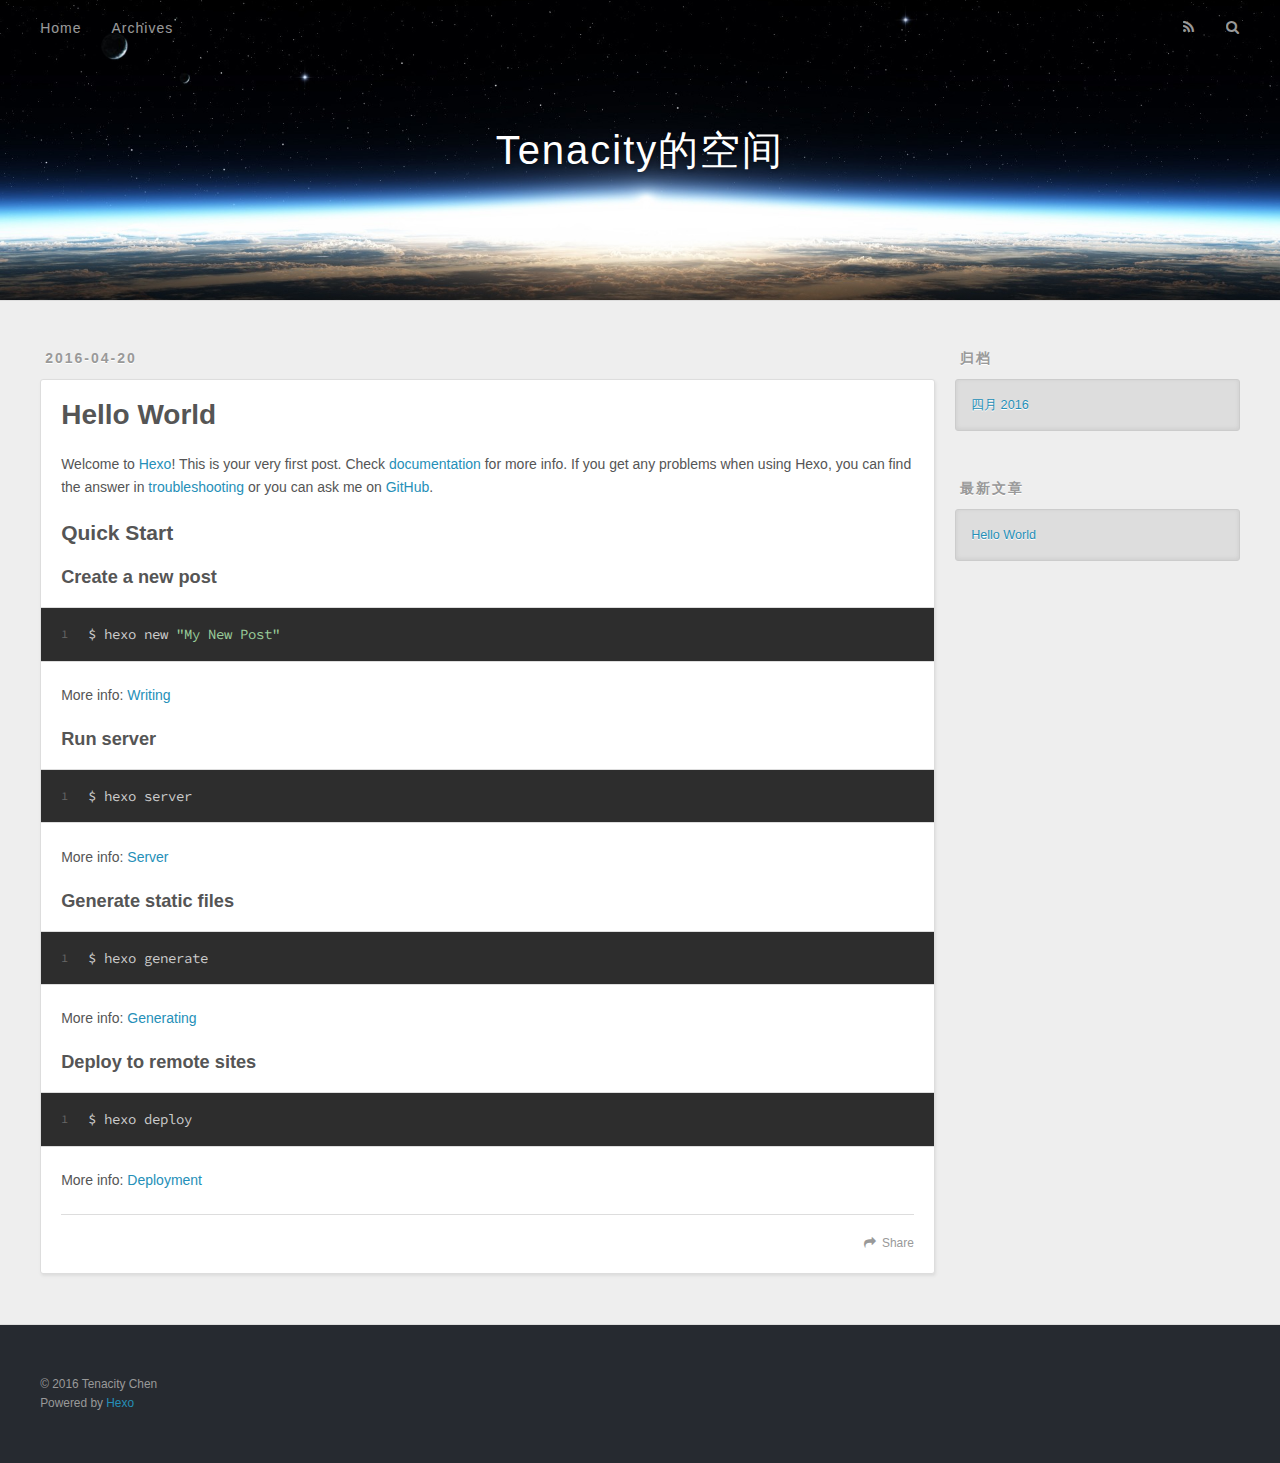
==== index.html @ a47af1fb "Site updated: 2016-04-20 09:04:27" ====
<!DOCTYPE html>
<html>
<head>
  <meta charset="utf-8">
  
  <title>Tenacity的空间</title>
  <meta name="viewport" content="width=device-width, initial-scale=1, maximum-scale=1">
  <meta name="description">
<meta property="og:type" content="website">
<meta property="og:title" content="Tenacity的空间">
<meta property="og:url" content="http://yoursite.com/index.html">
<meta property="og:site_name" content="Tenacity的空间">
<meta property="og:description">
<meta name="twitter:card" content="summary">
<meta name="twitter:title" content="Tenacity的空间">
<meta name="twitter:description">
  
    <link rel="alternate" href="/atom.xml" title="Tenacity的空间" type="application/atom+xml">
  
  
    <link rel="icon" href="/favicon.png">
  
  
    <link href="//fonts.googleapis.com/css?family=Source+Code+Pro" rel="stylesheet" type="text/css">
  
  <link rel="stylesheet" href="/css/style.css">
  

</head>

<body>
  <div id="container">
    <div id="wrap">
      <header id="header">
  <div id="banner"></div>
  <div id="header-outer" class="outer">
    <div id="header-title" class="inner">
      <h1 id="logo-wrap">
        <a href="/" id="logo">Tenacity的空间</a>
      </h1>
      
    </div>
    <div id="header-inner" class="inner">
      <nav id="main-nav">
        <a id="main-nav-toggle" class="nav-icon"></a>
        
          <a class="main-nav-link" href="/">Home</a>
        
          <a class="main-nav-link" href="/archives">Archives</a>
        
      </nav>
      <nav id="sub-nav">
        
          <a id="nav-rss-link" class="nav-icon" href="/atom.xml" title="RSS Feed"></a>
        
        <a id="nav-search-btn" class="nav-icon" title="搜索"></a>
      </nav>
      <div id="search-form-wrap">
        <form action="//google.com/search" method="get" accept-charset="UTF-8" class="search-form"><input type="search" name="q" results="0" class="search-form-input" placeholder="Search"><button type="submit" class="search-form-submit">&#xF002;</button><input type="hidden" name="sitesearch" value="http://yoursite.com"></form>
      </div>
    </div>
  </div>
</header>
      <div class="outer">
        <section id="main">
  
    <article id="post-hello-world" class="article article-type-post" itemscope itemprop="blogPost">
  <div class="article-meta">
    <a href="/2016/04/20/hello-world/" class="article-date">
  <time datetime="2016-04-20T00:55:07.833Z" itemprop="datePublished">2016-04-20</time>
</a>
    
  </div>
  <div class="article-inner">
    
    
      <header class="article-header">
        
  
    <h1 itemprop="name">
      <a class="article-title" href="/2016/04/20/hello-world/">Hello World</a>
    </h1>
  

      </header>
    
    <div class="article-entry" itemprop="articleBody">
      
        <p>Welcome to <a href="https://hexo.io/" target="_blank" rel="external">Hexo</a>! This is your very first post. Check <a href="https://hexo.io/docs/" target="_blank" rel="external">documentation</a> for more info. If you get any problems when using Hexo, you can find the answer in <a href="https://hexo.io/docs/troubleshooting.html" target="_blank" rel="external">troubleshooting</a> or you can ask me on <a href="https://github.com/hexojs/hexo/issues" target="_blank" rel="external">GitHub</a>.</p>
<h2 id="Quick-Start"><a href="#Quick-Start" class="headerlink" title="Quick Start"></a>Quick Start</h2><h3 id="Create-a-new-post"><a href="#Create-a-new-post" class="headerlink" title="Create a new post"></a>Create a new post</h3><figure class="highlight bash"><table><tr><td class="gutter"><pre><span class="line">1</span><br></pre></td><td class="code"><pre><span class="line">$ hexo new <span class="string">"My New Post"</span></span><br></pre></td></tr></table></figure>
<p>More info: <a href="https://hexo.io/docs/writing.html" target="_blank" rel="external">Writing</a></p>
<h3 id="Run-server"><a href="#Run-server" class="headerlink" title="Run server"></a>Run server</h3><figure class="highlight bash"><table><tr><td class="gutter"><pre><span class="line">1</span><br></pre></td><td class="code"><pre><span class="line">$ hexo server</span><br></pre></td></tr></table></figure>
<p>More info: <a href="https://hexo.io/docs/server.html" target="_blank" rel="external">Server</a></p>
<h3 id="Generate-static-files"><a href="#Generate-static-files" class="headerlink" title="Generate static files"></a>Generate static files</h3><figure class="highlight bash"><table><tr><td class="gutter"><pre><span class="line">1</span><br></pre></td><td class="code"><pre><span class="line">$ hexo generate</span><br></pre></td></tr></table></figure>
<p>More info: <a href="https://hexo.io/docs/generating.html" target="_blank" rel="external">Generating</a></p>
<h3 id="Deploy-to-remote-sites"><a href="#Deploy-to-remote-sites" class="headerlink" title="Deploy to remote sites"></a>Deploy to remote sites</h3><figure class="highlight bash"><table><tr><td class="gutter"><pre><span class="line">1</span><br></pre></td><td class="code"><pre><span class="line">$ hexo deploy</span><br></pre></td></tr></table></figure>
<p>More info: <a href="https://hexo.io/docs/deployment.html" target="_blank" rel="external">Deployment</a></p>

      
    </div>
    <footer class="article-footer">
      <a data-url="http://yoursite.com/2016/04/20/hello-world/" data-id="cin85pf80000030cl4rywn47s" class="article-share-link">Share</a>
      
      
    </footer>
  </div>
  
</article>


  

</section>
        
          <aside id="sidebar">
  
    

  
    

  
    
  
    
  <div class="widget-wrap">
    <h3 class="widget-title">归档</h3>
    <div class="widget">
      <ul class="archive-list"><li class="archive-list-item"><a class="archive-list-link" href="/archives/2016/04/">四月 2016</a></li></ul>
    </div>
  </div>


  
    
  <div class="widget-wrap">
    <h3 class="widget-title">最新文章</h3>
    <div class="widget">
      <ul>
        
          <li>
            <a href="/2016/04/20/hello-world/">Hello World</a>
          </li>
        
      </ul>
    </div>
  </div>

  
</aside>
        
      </div>
      <footer id="footer">
  
  <div class="outer">
    <div id="footer-info" class="inner">
      &copy; 2016 Tenacity Chen<br>
      Powered by <a href="http://hexo.io/" target="_blank">Hexo</a>
    </div>
  </div>
</footer>
    </div>
    <nav id="mobile-nav">
  
    <a href="/" class="mobile-nav-link">Home</a>
  
    <a href="/archives" class="mobile-nav-link">Archives</a>
  
</nav>
    

<script src="//ajax.googleapis.com/ajax/libs/jquery/2.0.3/jquery.min.js"></script>


  <link rel="stylesheet" href="/fancybox/jquery.fancybox.css">
  <script src="/fancybox/jquery.fancybox.pack.js"></script>


<script src="/js/script.js"></script>

  </div>
</body>
</html>
---- css/style.css ----
body {
  width: 100%;
}
body:before,
body:after {
  content: "";
  display: table;
}
body:after {
  clear: both;
}
html,
body,
div,
span,
applet,
object,
iframe,
h1,
h2,
h3,
h4,
h5,
h6,
p,
blockquote,
pre,
a,
abbr,
acronym,
address,
big,
cite,
code,
del,
dfn,
em,
img,
ins,
kbd,
q,
s,
samp,
small,
strike,
strong,
sub,
sup,
tt,
var,
dl,
dt,
dd,
ol,
ul,
li,
fieldset,
form,
label,
legend,
table,
caption,
tbody,
tfoot,
thead,
tr,
th,
td {
  margin: 0;
  padding: 0;
  border: 0;
  outline: 0;
  font-weight: inherit;
  font-style: inherit;
  font-family: inherit;
  font-size: 100%;
  vertical-align: baseline;
}
body {
  line-height: 1;
  color: #000;
  background: #fff;
}
ol,
ul {
  list-style: none;
}
table {
  border-collapse: separate;
  border-spacing: 0;
  vertical-align: middle;
}
caption,
th,
td {
  text-align: left;
  font-weight: normal;
  vertical-align: middle;
}
a img {
  border: none;
}
input,
button {
  margin: 0;
  padding: 0;
}
input::-moz-focus-inner,
button::-moz-focus-inner {
  border: 0;
  padding: 0;
}
@font-face {
  font-family: FontAwesome;
  font-style: normal;
  font-weight: normal;
  src: url("fonts/fontawesome-webfont.eot?v=#4.0.3");
  src: url("fonts/fontawesome-webfont.eot?#iefix&v=#4.0.3") format("embedded-opentype"), url("fonts/fontawesome-webfont.woff?v=#4.0.3") format("woff"), url("fonts/fontawesome-webfont.ttf?v=#4.0.3") format("truetype"), url("fonts/fontawesome-webfont.svg#fontawesomeregular?v=#4.0.3") format("svg");
}
html,
body,
#container {
  height: 100%;
}
body {
  background: #eee;
  font: 14px "Helvetica Neue", Helvetica, Arial, sans-serif;
  -webkit-text-size-adjust: 100%;
}
.outer {
  max-width: 1220px;
  margin: 0 auto;
  padding: 0 20px;
}
.outer:before,
.outer:after {
  content: "";
  display: table;
}
.outer:after {
  clear: both;
}
.inner {
  display: inline;
  float: left;
  width: 98.33333333333333%;
  margin: 0 0.833333333333333%;
}
.left,
.alignleft {
  float: left;
}
.right,
.alignright {
  float: right;
}
.clear {
  clear: both;
}
#container {
  position: relative;
}
.mobile-nav-on {
  overflow: hidden;
}
#wrap {
  height: 100%;
  width: 100%;
  position: absolute;
  top: 0;
  left: 0;
  -webkit-transition: 0.2s ease-out;
  -moz-transition: 0.2s ease-out;
  -ms-transition: 0.2s ease-out;
  transition: 0.2s ease-out;
  z-index: 1;
  background: #eee;
}
.mobile-nav-on #wrap {
  left: 280px;
}
@media screen and (min-width: 768px) {
  #main {
    display: inline;
    float: left;
    width: 73.33333333333333%;
    margin: 0 0.833333333333333%;
  }
}
.article-date,
.article-category-link,
.archive-year,
.widget-title {
  text-decoration: none;
  text-transform: uppercase;
  letter-spacing: 2px;
  color: #999;
  margin-bottom: 1em;
  margin-left: 5px;
  line-height: 1em;
  text-shadow: 0 1px #fff;
  font-weight: bold;
}
.article-inner,
.archive-article-inner {
  background: #fff;
  -webkit-box-shadow: 1px 2px 3px #ddd;
  box-shadow: 1px 2px 3px #ddd;
  border: 1px solid #ddd;
  -webkit-border-radius: 3px;
  border-radius: 3px;
}
.article-entry h1,
.widget h1 {
  font-size: 2em;
}
.article-entry h2,
.widget h2 {
  font-size: 1.5em;
}
.article-entry h3,
.widget h3 {
  font-size: 1.3em;
}
.article-entry h4,
.widget h4 {
  font-size: 1.2em;
}
.article-entry h5,
.widget h5 {
  font-size: 1em;
}
.article-entry h6,
.widget h6 {
  font-size: 1em;
  color: #999;
}
.article-entry hr,
.widget hr {
  border: 1px dashed #ddd;
}
.article-entry strong,
.widget strong {
  font-weight: bold;
}
.article-entry em,
.widget em,
.article-entry cite,
.widget cite {
  font-style: italic;
}
.article-entry sup,
.widget sup,
.article-entry sub,
.widget sub {
  font-size: 0.75em;
  line-height: 0;
  position: relative;
  vertical-align: baseline;
}
.article-entry sup,
.widget sup {
  top: -0.5em;
}
.article-entry sub,
.widget sub {
  bottom: -0.2em;
}
.article-entry small,
.widget small {
  font-size: 0.85em;
}
.article-entry acronym,
.widget acronym,
.article-entry abbr,
.widget abbr {
  border-bottom: 1px dotted;
}
.article-entry ul,
.widget ul,
.article-entry ol,
.widget ol,
.article-entry dl,
.widget dl {
  margin: 0 20px;
  line-height: 1.6em;
}
.article-entry ul ul,
.widget ul ul,
.article-entry ol ul,
.widget ol ul,
.article-entry ul ol,
.widget ul ol,
.article-entry ol ol,
.widget ol ol {
  margin-top: 0;
  margin-bottom: 0;
}
.article-entry ul,
.widget ul {
  list-style: disc;
}
.article-entry ol,
.widget ol {
  list-style: decimal;
}
.article-entry dt,
.widget dt {
  font-weight: bold;
}
#header {
  height: 300px;
  position: relative;
  border-bottom: 1px solid #ddd;
}
#header:before,
#header:after {
  content: "";
  position: absolute;
  left: 0;
  right: 0;
  height: 40px;
}
#header:before {
  top: 0;
  background: -webkit-linear-gradient(rgba(0,0,0,0.2), transparent);
  background: -moz-linear-gradient(rgba(0,0,0,0.2), transparent);
  background: -ms-linear-gradient(rgba(0,0,0,0.2), transparent);
  background: linear-gradient(rgba(0,0,0,0.2), transparent);
}
#header:after {
  bottom: 0;
  background: -webkit-linear-gradient(transparent, rgba(0,0,0,0.2));
  background: -moz-linear-gradient(transparent, rgba(0,0,0,0.2));
  background: -ms-linear-gradient(transparent, rgba(0,0,0,0.2));
  background: linear-gradient(transparent, rgba(0,0,0,0.2));
}
#header-outer {
  height: 100%;
  position: relative;
}
#header-inner {
  position: relative;
  overflow: hidden;
}
#banner {
  position: absolute;
  top: 0;
  left: 0;
  width: 100%;
  height: 100%;
  background: url("images/banner.jpg") center #000;
  -webkit-background-size: cover;
  -moz-background-size: cover;
  background-size: cover;
  z-index: -1;
}
#header-title {
  text-align: center;
  height: 40px;
  position: absolute;
  top: 50%;
  left: 0;
  margin-top: -20px;
}
#logo,
#subtitle {
  text-decoration: none;
  color: #fff;
  font-weight: 300;
  text-shadow: 0 1px 4px rgba(0,0,0,0.3);
}
#logo {
  font-size: 40px;
  line-height: 40px;
  letter-spacing: 2px;
}
#subtitle {
  font-size: 16px;
  line-height: 16px;
  letter-spacing: 1px;
}
#subtitle-wrap {
  margin-top: 16px;
}
#main-nav {
  float: left;
  margin-left: -15px;
}
.nav-icon,
.main-nav-link {
  float: left;
  color: #fff;
  opacity: 0.6;
  text-decoration: none;
  text-shadow: 0 1px rgba(0,0,0,0.2);
  -webkit-transition: opacity 0.2s;
  -moz-transition: opacity 0.2s;
  -ms-transition: opacity 0.2s;
  transition: opacity 0.2s;
  display: block;
  padding: 20px 15px;
}
.nav-icon:hover,
.main-nav-link:hover {
  opacity: 1;
}
.nav-icon {
  font-family: FontAwesome;
  text-align: center;
  font-size: 14px;
  width: 14px;
  height: 14px;
  padding: 20px 15px;
  position: relative;
  cursor: pointer;
}
.main-nav-link {
  font-weight: 300;
  letter-spacing: 1px;
}
@media screen and (max-width: 479px) {
  .main-nav-link {
    display: none;
  }
}
#main-nav-toggle {
  display: none;
}
#main-nav-toggle:before {
  content: "\f0c9";
}
@media screen and (max-width: 479px) {
  #main-nav-toggle {
    display: block;
  }
}
#sub-nav {
  float: right;
  margin-right: -15px;
}
#nav-rss-link:before {
  content: "\f09e";
}
#nav-search-btn:before {
  content: "\f002";
}
#search-form-wrap {
  position: absolute;
  top: 15px;
  width: 150px;
  height: 30px;
  right: -150px;
  opacity: 0;
  -webkit-transition: 0.2s ease-out;
  -moz-transition: 0.2s ease-out;
  -ms-transition: 0.2s ease-out;
  transition: 0.2s ease-out;
}
#search-form-wrap.on {
  opacity: 1;
  right: 0;
}
@media screen and (max-width: 479px) {
  #search-form-wrap {
    width: 100%;
    right: -100%;
  }
}
.search-form {
  position: absolute;
  top: 0;
  left: 0;
  right: 0;
  background: #fff;
  padding: 5px 15px;
  -webkit-border-radius: 15px;
  border-radius: 15px;
  -webkit-box-shadow: 0 0 10px rgba(0,0,0,0.3);
  box-shadow: 0 0 10px rgba(0,0,0,0.3);
}
.search-form-input {
  border: none;
  background: none;
  color: #555;
  width: 100%;
  font: 13px "Helvetica Neue", Helvetica, Arial, sans-serif;
  outline: none;
}
.search-form-input::-webkit-search-results-decoration,
.search-form-input::-webkit-search-cancel-button {
  -webkit-appearance: none;
}
.search-form-submit {
  position: absolute;
  top: 50%;
  right: 10px;
  margin-top: -7px;
  font: 13px FontAwesome;
  border: none;
  background: none;
  color: #bbb;
  cursor: pointer;
}
.search-form-submit:hover,
.search-form-submit:focus {
  color: #777;
}
.article {
  margin: 50px 0;
}
.article-inner {
  overflow: hidden;
}
.article-meta:before,
.article-meta:after {
  content: "";
  display: table;
}
.article-meta:after {
  clear: both;
}
.article-date {
  float: left;
}
.article-category {
  float: left;
  line-height: 1em;
  color: #ccc;
  text-shadow: 0 1px #fff;
  margin-left: 8px;
}
.article-category:before {
  content: "\2022";
}
.article-category-link {
  margin: 0 12px 1em;
}
.article-header {
  padding: 20px 20px 0;
}
.article-title {
  text-decoration: none;
  font-size: 2em;
  font-weight: bold;
  color: #555;
  line-height: 1.1em;
  -webkit-transition: color 0.2s;
  -moz-transition: color 0.2s;
  -ms-transition: color 0.2s;
  transition: color 0.2s;
}
a.article-title:hover {
  color: #258fb8;
}
.article-entry {
  color: #555;
  padding: 0 20px;
}
.article-entry:before,
.article-entry:after {
  content: "";
  display: table;
}
.article-entry:after {
  clear: both;
}
.article-entry p,
.article-entry table {
  line-height: 1.6em;
  margin: 1.6em 0;
}
.article-entry h1,
.article-entry h2,
.article-entry h3,
.article-entry h4,
.article-entry h5,
.article-entry h6 {
  font-weight: bold;
}
.article-entry h1,
.article-entry h2,
.article-entry h3,
.article-entry h4,
.article-entry h5,
.article-entry h6 {
  line-height: 1.1em;
  margin: 1.1em 0;
}
.article-entry a {
  color: #258fb8;
  text-decoration: none;
}
.article-entry a:hover {
  text-decoration: underline;
}
.article-entry ul,
.article-entry ol,
.article-entry dl {
  margin-top: 1.6em;
  margin-bottom: 1.6em;
}
.article-entry img,
.article-entry video {
  max-width: 100%;
  height: auto;
  display: block;
  margin: auto;
}
.article-entry iframe {
  border: none;
}
.article-entry table {
  width: 100%;
  border-collapse: collapse;
  border-spacing: 0;
}
.article-entry th {
  font-weight: bold;
  border-bottom: 3px solid #ddd;
  padding-bottom: 0.5em;
}
.article-entry td {
  border-bottom: 1px solid #ddd;
  padding: 10px 0;
}
.article-entry blockquote {
  font-family: Georgia, "Times New Roman", serif;
  font-size: 1.4em;
  margin: 1.6em 20px;
  text-align: center;
}
.article-entry blockquote footer {
  font-size: 14px;
  margin: 1.6em 0;
  font-family: "Helvetica Neue", Helvetica, Arial, sans-serif;
}
.article-entry blockquote footer cite:before {
  content: "—";
  padding: 0 0.5em;
}
.article-entry .pullquote {
  text-align: left;
  width: 45%;
  margin: 0;
}
.article-entry .pullquote.left {
  margin-left: 0.5em;
  margin-right: 1em;
}
.article-entry .pullquote.right {
  margin-right: 0.5em;
  margin-left: 1em;
}
.article-entry .caption {
  color: #999;
  display: block;
  font-size: 0.9em;
  margin-top: 0.5em;
  position: relative;
  text-align: center;
}
.article-entry .video-container {
  position: relative;
  padding-top: 56.25%;
  height: 0;
  overflow: hidden;
}
.article-entry .video-container iframe,
.article-entry .video-container object,
.article-entry .video-container embed {
  position: absolute;
  top: 0;
  left: 0;
  width: 100%;
  height: 100%;
  margin-top: 0;
}
.article-more-link a {
  display: inline-block;
  line-height: 1em;
  padding: 6px 15px;
  -webkit-border-radius: 15px;
  border-radius: 15px;
  background: #eee;
  color: #999;
  text-shadow: 0 1px #fff;
  text-decoration: none;
}
.article-more-link a:hover {
  background: #258fb8;
  color: #fff;
  text-decoration: none;
  text-shadow: 0 1px #1e7293;
}
.article-footer {
  font-size: 0.85em;
  line-height: 1.6em;
  border-top: 1px solid #ddd;
  padding-top: 1.6em;
  margin: 0 20px 20px;
}
.article-footer:before,
.article-footer:after {
  content: "";
  display: table;
}
.article-footer:after {
  clear: both;
}
.article-footer a {
  color: #999;
  text-decoration: none;
}
.article-footer a:hover {
  color: #555;
}
.article-tag-list-item {
  float: left;
  margin-right: 10px;
}
.article-tag-list-link:before {
  content: "#";
}
.article-comment-link {
  float: right;
}
.article-comment-link:before {
  content: "\f075";
  font-family: FontAwesome;
  padding-right: 8px;
}
.article-share-link {
  cursor: pointer;
  float: right;
  margin-left: 20px;
}
.article-share-link:before {
  content: "\f064";
  font-family: FontAwesome;
  padding-right: 6px;
}
#article-nav {
  position: relative;
}
#article-nav:before,
#article-nav:after {
  content: "";
  display: table;
}
#article-nav:after {
  clear: both;
}
@media screen and (min-width: 768px) {
  #article-nav {
    margin: 50px 0;
  }
  #article-nav:before {
    width: 8px;
    height: 8px;
    position: absolute;
    top: 50%;
    left: 50%;
    margin-top: -4px;
    margin-left: -4px;
    content: "";
    -webkit-border-radius: 50%;
    border-radius: 50%;
    background: #ddd;
    -webkit-box-shadow: 0 1px 2px #fff;
    box-shadow: 0 1px 2px #fff;
  }
}
.article-nav-link-wrap {
  text-decoration: none;
  text-shadow: 0 1px #fff;
  color: #999;
  -webkit-box-sizing: border-box;
  -moz-box-sizing: border-box;
  box-sizing: border-box;
  margin-top: 50px;
  text-align: center;
  display: block;
}
.article-nav-link-wrap:hover {
  color: #555;
}
@media screen and (min-width: 768px) {
  .article-nav-link-wrap {
    width: 50%;
    margin-top: 0;
  }
}
@media screen and (min-width: 768px) {
  #article-nav-newer {
    float: left;
    text-align: right;
    padding-right: 20px;
  }
}
@media screen and (min-width: 768px) {
  #article-nav-older {
    float: right;
    text-align: left;
    padding-left: 20px;
  }
}
.article-nav-caption {
  text-transform: uppercase;
  letter-spacing: 2px;
  color: #ddd;
  line-height: 1em;
  font-weight: bold;
}
#article-nav-newer .article-nav-caption {
  margin-right: -2px;
}
.article-nav-title {
  font-size: 0.85em;
  line-height: 1.6em;
  margin-top: 0.5em;
}
.article-share-box {
  position: absolute;
  display: none;
  background: #fff;
  -webkit-box-shadow: 1px 2px 10px rgba(0,0,0,0.2);
  box-shadow: 1px 2px 10px rgba(0,0,0,0.2);
  -webkit-border-radius: 3px;
  border-radius: 3px;
  margin-left: -145px;
  overflow: hidden;
  z-index: 1;
}
.article-share-box.on {
  display: block;
}
.article-share-input {
  width: 100%;
  background: none;
  -webkit-box-sizing: border-box;
  -moz-box-sizing: border-box;
  box-sizing: border-box;
  font: 14px "Helvetica Neue", Helvetica, Arial, sans-serif;
  padding: 0 15px;
  color: #555;
  outline: none;
  border: 1px solid #ddd;
  -webkit-border-radius: 3px 3px 0 0;
  border-radius: 3px 3px 0 0;
  height: 36px;
  line-height: 36px;
}
.article-share-links {
  background: #eee;
}
.article-share-links:before,
.article-share-links:after {
  content: "";
  display: table;
}
.article-share-links:after {
  clear: both;
}
.article-share-twitter,
.article-share-facebook,
.article-share-pinterest,
.article-share-google {
  width: 50px;
  height: 36px;
  display: block;
  float: left;
  position: relative;
  color: #999;
  text-shadow: 0 1px #fff;
}
.article-share-twitter:before,
.article-share-facebook:before,
.article-share-pinterest:before,
.article-share-google:before {
  font-size: 20px;
  font-family: FontAwesome;
  width: 20px;
  height: 20px;
  position: absolute;
  top: 50%;
  left: 50%;
  margin-top: -10px;
  margin-left: -10px;
  text-align: center;
}
.article-share-twitter:hover,
.article-share-facebook:hover,
.article-share-pinterest:hover,
.article-share-google:hover {
  color: #fff;
}
.article-share-twitter:before {
  content: "\f099";
}
.article-share-twitter:hover {
  background: #00aced;
  text-shadow: 0 1px #008abe;
}
.article-share-facebook:before {
  content: "\f09a";
}
.article-share-facebook:hover {
  background: #3b5998;
  text-shadow: 0 1px #2f477a;
}
.article-share-pinterest:before {
  content: "\f0d2";
}
.article-share-pinterest:hover {
  background: #cb2027;
  text-shadow: 0 1px #a21a1f;
}
.article-share-google:before {
  content: "\f0d5";
}
.article-share-google:hover {
  background: #dd4b39;
  text-shadow: 0 1px #be3221;
}
.article-gallery {
  background: #000;
  position: relative;
}
.article-gallery-photos {
  position: relative;
  overflow: hidden;
}
.article-gallery-img {
  display: none;
  max-width: 100%;
}
.article-gallery-img:first-child {
  display: block;
}
.article-gallery-img.loaded {
  position: absolute;
  display: block;
}
.article-gallery-img img {
  display: block;
  max-width: 100%;
  margin: 0 auto;
}
#comments {
  background: #fff;
  -webkit-box-shadow: 1px 2px 3px #ddd;
  box-shadow: 1px 2px 3px #ddd;
  padding: 20px;
  border: 1px solid #ddd;
  -webkit-border-radius: 3px;
  border-radius: 3px;
  margin: 50px 0;
}
#comments a {
  color: #258fb8;
}
.archives-wrap {
  margin: 50px 0;
}
.archives:before,
.archives:after {
  content: "";
  display: table;
}
.archives:after {
  clear: both;
}
.archive-year-wrap {
  margin-bottom: 1em;
}
.archives {
  -webkit-column-gap: 10px;
  -moz-column-gap: 10px;
  column-gap: 10px;
}
@media screen and (min-width: 480px) and (max-width: 767px) {
  .archives {
    -webkit-column-count: 2;
    -moz-column-count: 2;
    column-count: 2;
  }
}
@media screen and (min-width: 768px) {
  .archives {
    -webkit-column-count: 3;
    -moz-column-count: 3;
    column-count: 3;
  }
}
.archive-article {
  -webkit-column-break-inside: avoid;
  page-break-inside: avoid;
  overflow: hidden;
  break-inside: avoid-column;
}
.archive-article-inner {
  padding: 10px;
  margin-bottom: 15px;
}
.archive-article-title {
  text-decoration: none;
  font-weight: bold;
  color: #555;
  -webkit-transition: color 0.2s;
  -moz-transition: color 0.2s;
  -ms-transition: color 0.2s;
  transition: color 0.2s;
  line-height: 1.6em;
}
.archive-article-title:hover {
  color: #258fb8;
}
.archive-article-footer {
  margin-top: 1em;
}
.archive-article-date {
  color: #999;
  text-decoration: none;
  font-size: 0.85em;
  line-height: 1em;
  margin-bottom: 0.5em;
  display: block;
}
#page-nav {
  margin: 50px auto;
  background: #fff;
  -webkit-box-shadow: 1px 2px 3px #ddd;
  box-shadow: 1px 2px 3px #ddd;
  border: 1px solid #ddd;
  -webkit-border-radius: 3px;
  border-radius: 3px;
  text-align: center;
  color: #999;
  overflow: hidden;
}
#page-nav:before,
#page-nav:after {
  content: "";
  display: table;
}
#page-nav:after {
  clear: both;
}
#page-nav a,
#page-nav span {
  padding: 10px 20px;
  line-height: 1;
  height: 2ex;
}
#page-nav a {
  color: #999;
  text-decoration: none;
}
#page-nav a:hover {
  background: #999;
  color: #fff;
}
#page-nav .prev {
  float: left;
}
#page-nav .next {
  float: right;
}
#page-nav .page-number {
  display: inline-block;
}
@media screen and (max-width: 479px) {
  #page-nav .page-number {
    display: none;
  }
}
#page-nav .current {
  color: #555;
  font-weight: bold;
}
#page-nav .space {
  color: #ddd;
}
#footer {
  background: #262a30;
  padding: 50px 0;
  border-top: 1px solid #ddd;
  color: #999;
}
#footer a {
  color: #258fb8;
  text-decoration: none;
}
#footer a:hover {
  text-decoration: underline;
}
#footer-info {
  line-height: 1.6em;
  font-size: 0.85em;
}
.article-entry pre,
.article-entry .highlight {
  background: #2d2d2d;
  margin: 0 -20px;
  padding: 15px 20px;
  border-style: solid;
  border-color: #ddd;
  border-width: 1px 0;
  overflow: auto;
  color: #ccc;
  line-height: 22.400000000000002px;
}
.article-entry .highlight .gutter pre,
.article-entry .gist .gist-file .gist-data .line-numbers {
  color: #666;
  font-size: 0.85em;
}
.article-entry pre,
.article-entry code {
  font-family: "Source Code Pro", Consolas, Monaco, Menlo, Consolas, monospace;
}
.article-entry code {
  background: #eee;
  text-shadow: 0 1px #fff;
  padding: 0 0.3em;
}
.article-entry pre code {
  background: none;
  text-shadow: none;
  padding: 0;
}
.article-entry .highlight pre {
  border: none;
  margin: 0;
  padding: 0;
}
.article-entry .highlight table {
  margin: 0;
  width: auto;
}
.article-entry .highlight td {
  border: none;
  padding: 0;
}
.article-entry .highlight figcaption {
  font-size: 0.85em;
  color: #999;
  line-height: 1em;
  margin-bottom: 1em;
}
.article-entry .highlight figcaption:before,
.article-entry .highlight figcaption:after {
  content: "";
  display: table;
}
.article-entry .highlight figcaption:after {
  clear: both;
}
.article-entry .highlight figcaption a {
  float: right;
}
.article-entry .highlight .gutter pre {
  text-align: right;
  padding-right: 20px;
}
.article-entry .highlight .line {
  height: 22.400000000000002px;
}
.article-entry .highlight .line.marked {
  background: #515151;
}
.article-entry .gist {
  margin: 0 -20px;
  border-style: solid;
  border-color: #ddd;
  border-width: 1px 0;
  background: #2d2d2d;
  padding: 15px 20px 15px 0;
}
.article-entry .gist .gist-file {
  border: none;
  font-family: "Source Code Pro", Consolas, Monaco, Menlo, Consolas, monospace;
  margin: 0;
}
.article-entry .gist .gist-file .gist-data {
  background: none;
  border: none;
}
.article-entry .gist .gist-file .gist-data .line-numbers {
  background: none;
  border: none;
  padding: 0 20px 0 0;
}
.article-entry .gist .gist-file .gist-data .line-data {
  padding: 0 !important;
}
.article-entry .gist .gist-file .highlight {
  margin: 0;
  padding: 0;
  border: none;
}
.article-entry .gist .gist-file .gist-meta {
  background: #2d2d2d;
  color: #999;
  font: 0.85em "Helvetica Neue", Helvetica, Arial, sans-serif;
  text-shadow: 0 0;
  padding: 0;
  margin-top: 1em;
  margin-left: 20px;
}
.article-entry .gist .gist-file .gist-meta a {
  color: #258fb8;
  font-weight: normal;
}
.article-entry .gist .gist-file .gist-meta a:hover {
  text-decoration: underline;
}
pre .comment,
pre .title {
  color: #999;
}
pre .variable,
pre .attribute,
pre .tag,
pre .regexp,
pre .ruby .constant,
pre .xml .tag .title,
pre .xml .pi,
pre .xml .doctype,
pre .html .doctype,
pre .css .id,
pre .css .class,
pre .css .pseudo {
  color: #f2777a;
}
pre .number,
pre .preprocessor,
pre .built_in,
pre .literal,
pre .params,
pre .constant {
  color: #f99157;
}
pre .class,
pre .ruby .class .title,
pre .css .rules .attribute {
  color: #9c9;
}
pre .string,
pre .value,
pre .inheritance,
pre .header,
pre .ruby .symbol,
pre .xml .cdata {
  color: #9c9;
}
pre .css .hexcolor {
  color: #6cc;
}
pre .function,
pre .python .decorator,
pre .python .title,
pre .ruby .function .title,
pre .ruby .title .keyword,
pre .perl .sub,
pre .javascript .title,
pre .coffeescript .title {
  color: #69c;
}
pre .keyword,
pre .javascript .function {
  color: #c9c;
}
@media screen and (max-width: 479px) {
  #mobile-nav {
    position: absolute;
    top: 0;
    left: 0;
    width: 280px;
    height: 100%;
    background: #191919;
    border-right: 1px solid #fff;
  }
}
@media screen and (max-width: 479px) {
  .mobile-nav-link {
    display: block;
    color: #999;
    text-decoration: none;
    padding: 15px 20px;
    font-weight: bold;
  }
  .mobile-nav-link:hover {
    color: #fff;
  }
}
@media screen and (min-width: 768px) {
  #sidebar {
    display: inline;
    float: left;
    width: 23.333333333333332%;
    margin: 0 0.833333333333333%;
  }
}
.widget-wrap {
  margin: 50px 0;
}
.widget {
  color: #777;
  text-shadow: 0 1px #fff;
  background: #ddd;
  -webkit-box-shadow: 0 -1px 4px #ccc inset;
  box-shadow: 0 -1px 4px #ccc inset;
  border: 1px solid #ccc;
  padding: 15px;
  -webkit-border-radius: 3px;
  border-radius: 3px;
}
.widget a {
  color: #258fb8;
  text-decoration: none;
}
.widget a:hover {
  text-decoration: underline;
}
.widget ul ul,
.widget ol ul,
.widget dl ul,
.widget ul ol,
.widget ol ol,
.widget dl ol,
.widget ul dl,
.widget ol dl,
.widget dl dl {
  margin-left: 15px;
  list-style: disc;
}
.widget {
  line-height: 1.6em;
  word-wrap: break-word;
  font-size: 0.9em;
}
.widget ul,
.widget ol {
  list-style: none;
  margin: 0;
}
.widget ul ul,
.widget ol ul,
.widget ul ol,
.widget ol ol {
  margin: 0 20px;
}
.widget ul ul,
.widget ol ul {
  list-style: disc;
}
.widget ul ol,
.widget ol ol {
  list-style: decimal;
}
.category-list-count,
.tag-list-count,
.archive-list-count {
  padding-left: 5px;
  color: #999;
  font-size: 0.85em;
}
.category-list-count:before,
.tag-list-count:before,
.archive-list-count:before {
  content: "(";
}
.category-list-count:after,
.tag-list-count:after,
.archive-list-count:after {
  content: ")";
}
.tagcloud a {
  margin-right: 5px;
  display: inline-block;
}
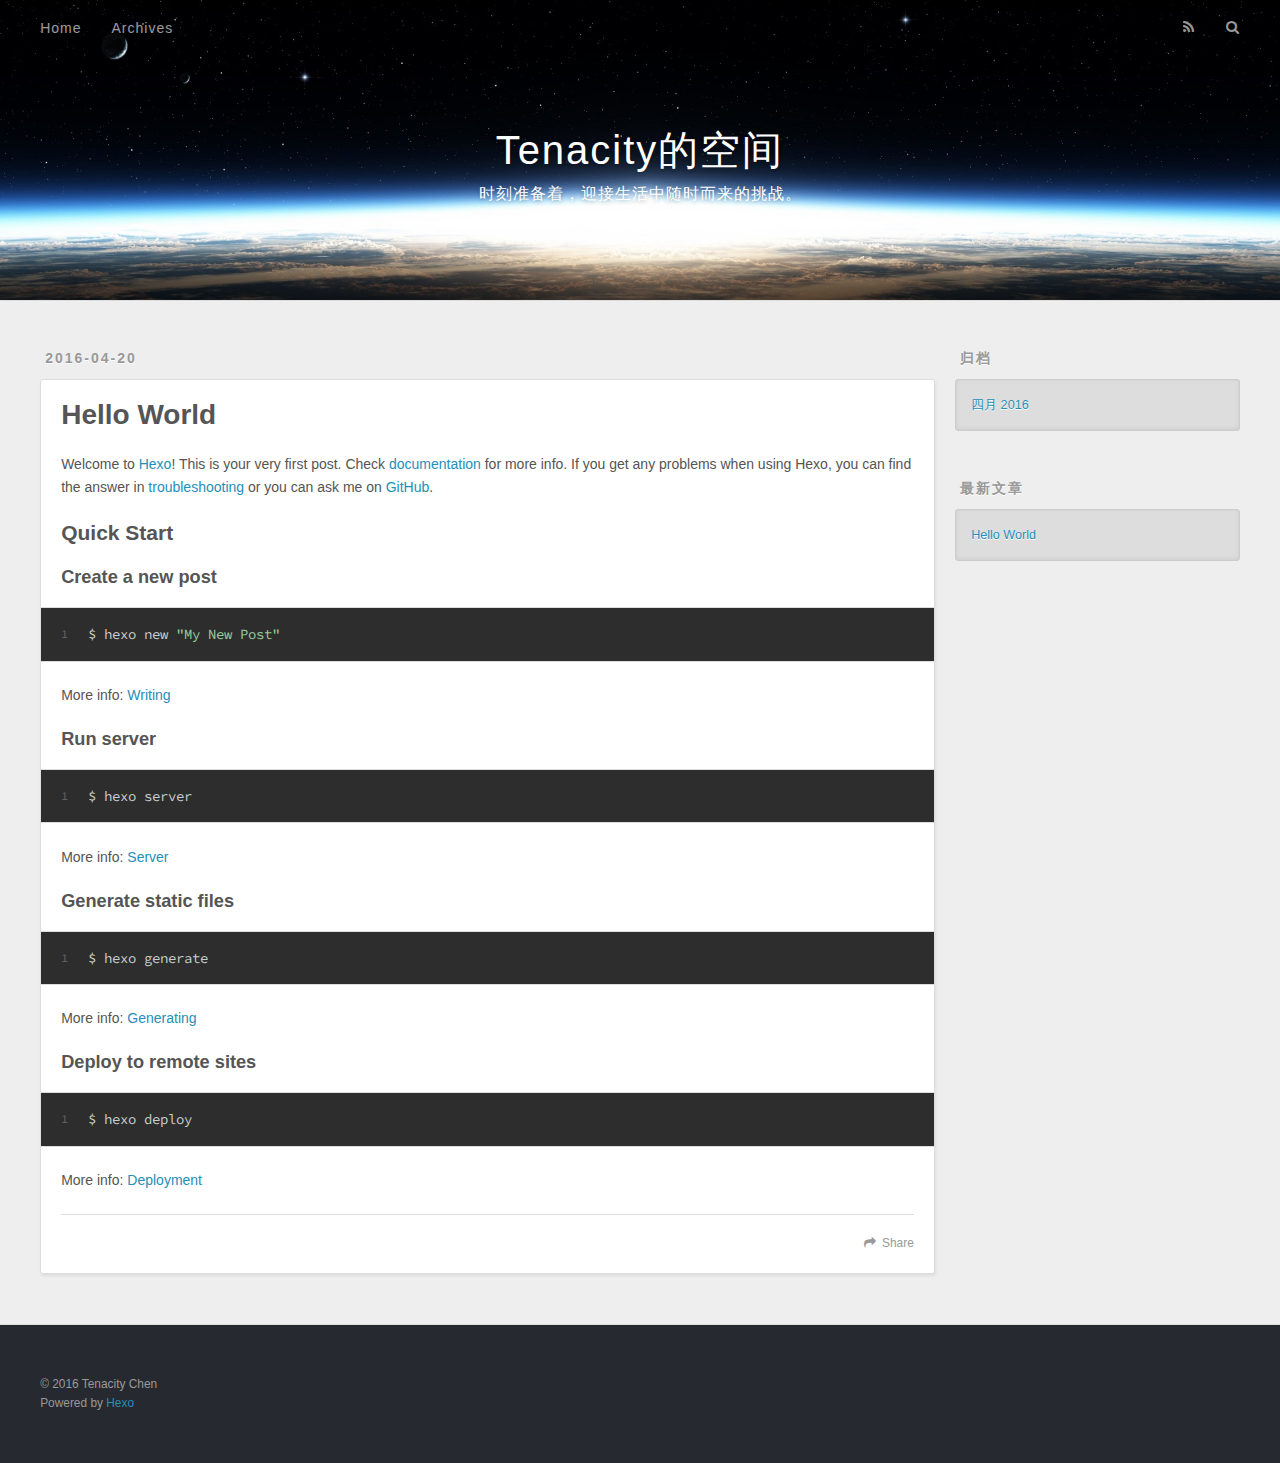
==== commit 0cf79538: "Site updated: 2016-04-20 09:20:53" ====
--- a/index.html
+++ b/index.html
@@ -38,6 +38,10 @@
       <h1 id="logo-wrap">
         <a href="/" id="logo">Tenacity的空间</a>
       </h1>
+      
+        <h2 id="subtitle-wrap">
+          <a href="/" id="subtitle">时刻准备着，迎接生活中随时而来的挑战。</a>
+        </h2>
       
     </div>
     <div id="header-inner" class="inner">
@@ -99,7 +103,7 @@
       
     </div>
     <footer class="article-footer">
-      <a data-url="http://yoursite.com/2016/04/20/hello-world/" data-id="cin85pf80000030cl4rywn47s" class="article-share-link">Share</a>
+      <a data-url="http://yoursite.com/2016/04/20/hello-world/" data-id="cin86aayu0000u0cl2raf6ebx" class="article-share-link">Share</a>
       
       
     </footer>
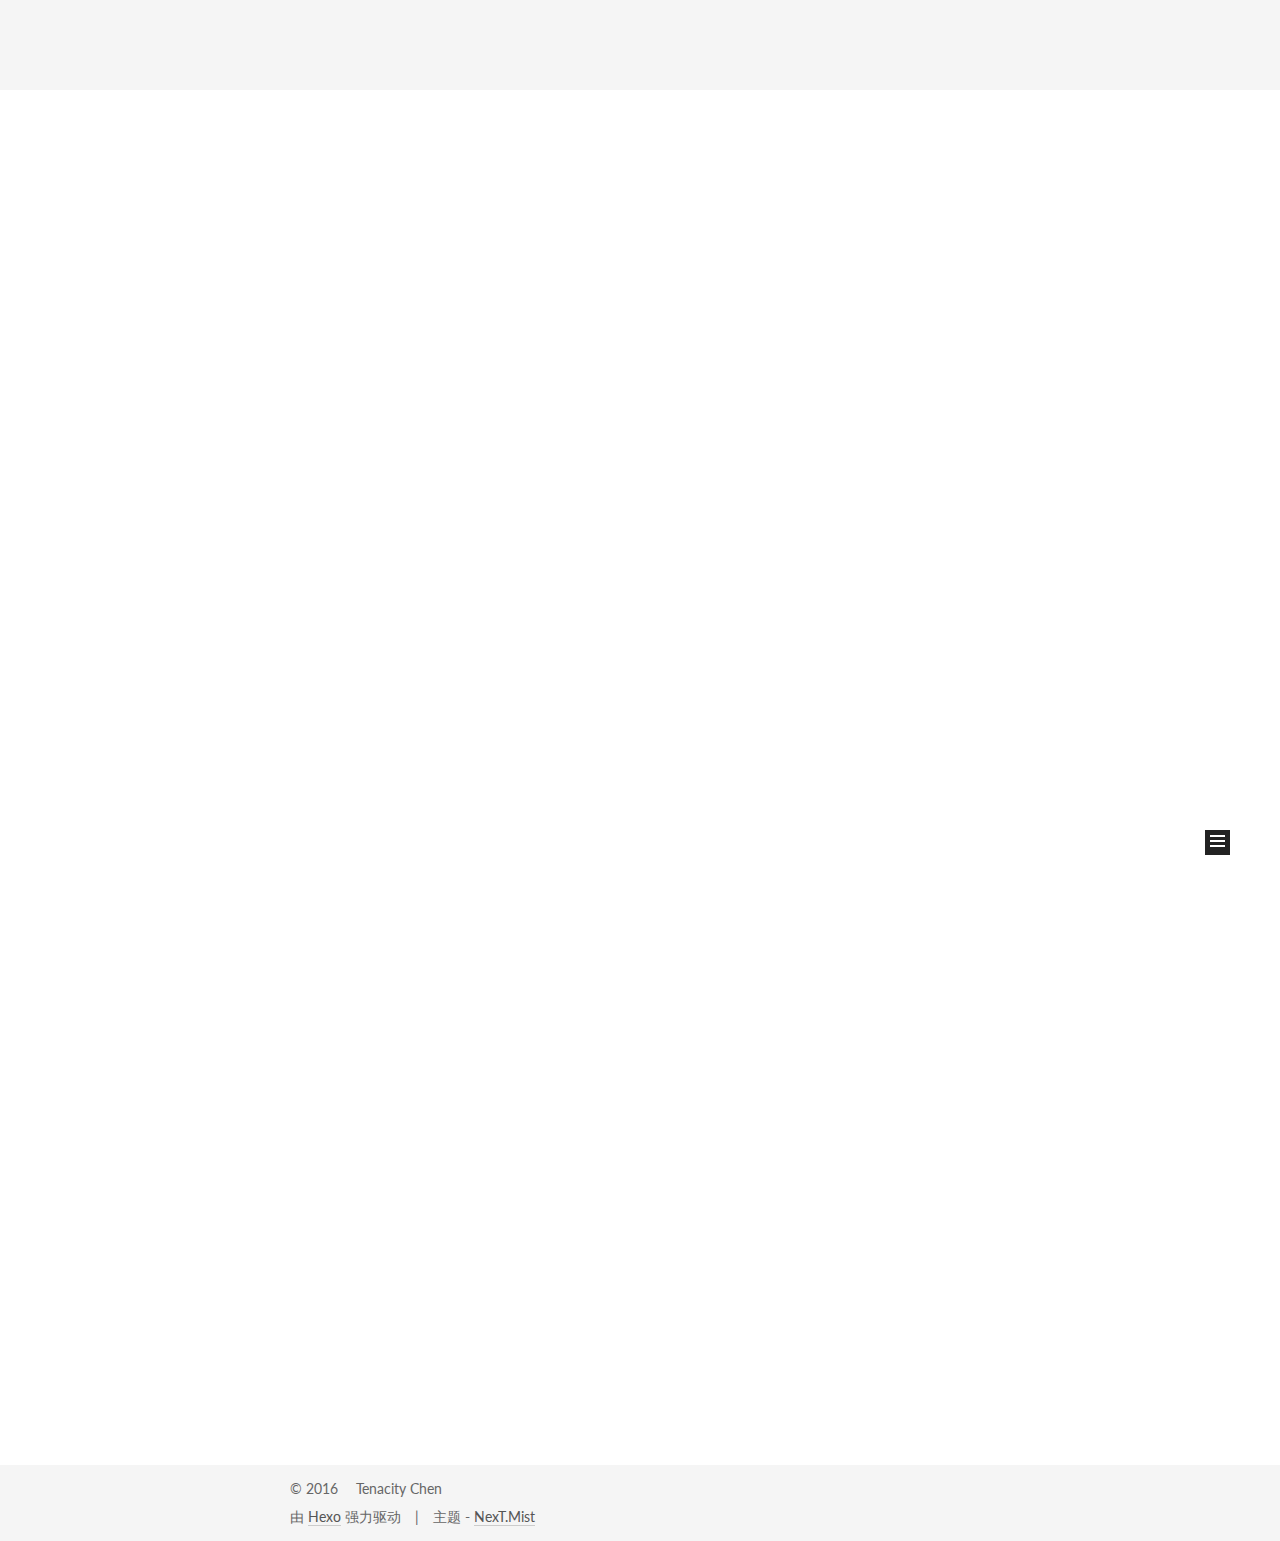
==== commit 42c342e1: "Site updated: 2016-04-20 10:31:11" ====
--- a/index.html
+++ b/index.html
@@ -1,11 +1,86 @@
-<!DOCTYPE html>
-<html>
+<!doctype html>
+
+
+
+  
+
+
+<html class="theme-next mist use-motion">
 <head>
-  <meta charset="utf-8">
-  
-  <title>Tenacity的空间</title>
-  <meta name="viewport" content="width=device-width, initial-scale=1, maximum-scale=1">
-  <meta name="description">
+  <meta charset="UTF-8"/>
+<meta http-equiv="X-UA-Compatible" content="IE=edge,chrome=1" />
+<meta name="viewport" content="width=device-width, initial-scale=1, maximum-scale=1"/>
+
+
+
+<meta http-equiv="Cache-Control" content="no-transform" />
+<meta http-equiv="Cache-Control" content="no-siteapp" />
+
+
+
+
+
+
+
+
+
+
+
+
+  <link href="/vendors/fancybox/source/jquery.fancybox.css?v=2.1.5" rel="stylesheet" type="text/css"/>
+
+
+
+
+  
+  
+  
+  
+
+  
+    
+    
+  
+
+  
+
+  
+
+  
+
+  
+
+  
+    
+    
+    <link href="//fonts.googleapis.com/css?family=Lato:300,300italic,400,400italic,700,700italic&subset=latin,latin-ext" rel="stylesheet" type="text/css">
+  
+
+
+
+
+<link href="/vendors/font-awesome/css/font-awesome.min.css?v=4.4.0" rel="stylesheet" type="text/css" />
+
+<link href="/css/main.css?v=5.0.1" rel="stylesheet" type="text/css" />
+
+
+  <meta name="keywords" content="Hexo, NexT" />
+
+
+
+
+
+
+
+
+  <link rel="shortcut icon" type="image/x-icon" href="/favicon.ico?v=5.0.1" />
+
+
+
+
+
+
+<meta name="description">
 <meta property="og:type" content="website">
 <meta property="og:title" content="Tenacity的空间">
 <meta property="og:url" content="http://yoursite.com/index.html">
@@ -14,83 +89,285 @@
 <meta name="twitter:card" content="summary">
 <meta name="twitter:title" content="Tenacity的空间">
 <meta name="twitter:description">
-  
-    <link rel="alternate" href="/atom.xml" title="Tenacity的空间" type="application/atom+xml">
-  
-  
-    <link rel="icon" href="/favicon.png">
-  
-  
-    <link href="//fonts.googleapis.com/css?family=Source+Code+Pro" rel="stylesheet" type="text/css">
-  
-  <link rel="stylesheet" href="/css/style.css">
-  
-
+
+
+
+<script type="text/javascript" id="hexo.configuration">
+  var NexT = window.NexT || {};
+  var CONFIG = {
+    scheme: 'Mist',
+    sidebar: {"position":"left","display":"post"},
+    fancybox: true,
+    motion: true,
+    duoshuo: {
+      userId: 0,
+      author: '博主'
+    }
+  };
+</script>
+
+  <title> Tenacity的空间 </title>
 </head>
 
-<body>
-  <div id="container">
-    <div id="wrap">
-      <header id="header">
-  <div id="banner"></div>
-  <div id="header-outer" class="outer">
-    <div id="header-title" class="inner">
-      <h1 id="logo-wrap">
-        <a href="/" id="logo">Tenacity的空间</a>
-      </h1>
-      
-        <h2 id="subtitle-wrap">
-          <a href="/" id="subtitle">时刻准备着，迎接生活中随时而来的挑战。</a>
-        </h2>
-      
-    </div>
-    <div id="header-inner" class="inner">
-      <nav id="main-nav">
-        <a id="main-nav-toggle" class="nav-icon"></a>
-        
-          <a class="main-nav-link" href="/">Home</a>
-        
-          <a class="main-nav-link" href="/archives">Archives</a>
-        
-      </nav>
-      <nav id="sub-nav">
-        
-          <a id="nav-rss-link" class="nav-icon" href="/atom.xml" title="RSS Feed"></a>
-        
-        <a id="nav-search-btn" class="nav-icon" title="搜索"></a>
-      </nav>
-      <div id="search-form-wrap">
-        <form action="//google.com/search" method="get" accept-charset="UTF-8" class="search-form"><input type="search" name="q" results="0" class="search-form-input" placeholder="Search"><button type="submit" class="search-form-submit">&#xF002;</button><input type="hidden" name="sitesearch" value="http://yoursite.com"></form>
-      </div>
-    </div>
+<body itemscope itemtype="http://schema.org/WebPage" lang="zh-Hans">
+
+  
+
+
+
+
+
+
+
+
+
+
+  
+  
+    
+  
+
+  <div class="container one-collumn sidebar-position-left 
+   page-home 
+ ">
+    <div class="headband"></div>
+
+    <header id="header" class="header" itemscope itemtype="http://schema.org/WPHeader">
+      <div class="header-inner"><div class="site-meta ">
+  
+
+  <div class="custom-logo-site-title">
+    <a href="/"  class="brand" rel="start">
+      <span class="logo-line-before"><i></i></span>
+      <span class="site-title">Tenacity的空间</span>
+      <span class="logo-line-after"><i></i></span>
+    </a>
   </div>
-</header>
-      <div class="outer">
-        <section id="main">
-  
-    <article id="post-hello-world" class="article article-type-post" itemscope itemprop="blogPost">
-  <div class="article-meta">
-    <a href="/2016/04/20/hello-world/" class="article-date">
-  <time datetime="2016-04-20T00:55:07.833Z" itemprop="datePublished">2016-04-20</time>
-</a>
-    
-  </div>
-  <div class="article-inner">
-    
-    
-      <header class="article-header">
-        
-  
-    <h1 itemprop="name">
-      <a class="article-title" href="/2016/04/20/hello-world/">Hello World</a>
-    </h1>
-  
-
+  <p class="site-subtitle">时刻准备着，迎接生活中随时而来的挑战。</p>
+</div>
+
+<div class="site-nav-toggle">
+  <button>
+    <span class="btn-bar"></span>
+    <span class="btn-bar"></span>
+    <span class="btn-bar"></span>
+  </button>
+</div>
+
+<nav class="site-nav">
+  
+
+  
+    <ul id="menu" class="menu">
+      
+        
+        <li class="menu-item menu-item-home">
+          <a href="/" rel="section">
+            
+              <i class="menu-item-icon fa fa-home fa-fw"></i> <br />
+            
+            首页
+          </a>
+        </li>
+      
+        
+        <li class="menu-item menu-item-archives">
+          <a href="/archives" rel="section">
+            
+              <i class="menu-item-icon fa fa-archive fa-fw"></i> <br />
+            
+            归档
+          </a>
+        </li>
+      
+        
+        <li class="menu-item menu-item-tags">
+          <a href="/tags" rel="section">
+            
+              <i class="menu-item-icon fa fa-tags fa-fw"></i> <br />
+            
+            标签
+          </a>
+        </li>
+      
+
+      
+    </ul>
+  
+
+  
+</nav>
+
+ </div>
+    </header>
+
+    <main id="main" class="main">
+      <div class="main-inner">
+        <div class="content-wrap">
+          <div id="content" class="content">
+            
+  <section id="posts" class="posts-expand">
+    
+      
+
+  
+  
+
+  
+  
+  
+
+  <article class="post post-type-normal " itemscope itemtype="http://schema.org/Article">
+
+    
+      <header class="post-header">
+
+        
+        
+          <h1 class="post-title" itemprop="name headline">
+            
+            
+              
+                
+                <a class="post-title-link" href="/2016/04/20/First/" itemprop="url">
+                  First
+                </a>
+              
+            
+          </h1>
+        
+
+        <div class="post-meta">
+          <span class="post-time">
+            <span class="post-meta-item-icon">
+              <i class="fa fa-calendar-o"></i>
+            </span>
+            <span class="post-meta-item-text">发表于</span>
+            <time itemprop="dateCreated" datetime="2016-04-20T09:23:02+08:00" content="2016-04-20">
+              2016-04-20
+            </time>
+          </span>
+
+          
+
+          
+            
+          
+
+          
+
+          
+          
+
+          
+        </div>
       </header>
     
-    <div class="article-entry" itemprop="articleBody">
-      
-        <p>Welcome to <a href="https://hexo.io/" target="_blank" rel="external">Hexo</a>! This is your very first post. Check <a href="https://hexo.io/docs/" target="_blank" rel="external">documentation</a> for more info. If you get any problems when using Hexo, you can find the answer in <a href="https://hexo.io/docs/troubleshooting.html" target="_blank" rel="external">troubleshooting</a> or you can ask me on <a href="https://github.com/hexojs/hexo/issues" target="_blank" rel="external">GitHub</a>.</p>
+
+
+    <div class="post-body" itemprop="articleBody">
+
+      
+      
+
+      
+        
+          
+            <p>Hello, 这是我的第一篇博客。</p>
+
+          
+        
+      
+    </div>
+    
+    <div>
+      
+    </div>
+
+    <div>
+      
+    </div>
+
+    <footer class="post-footer">
+      
+
+      
+
+      
+      
+        <div class="post-eof"></div>
+      
+    </footer>
+  </article>
+
+
+    
+      
+
+  
+  
+
+  
+  
+  
+
+  <article class="post post-type-normal " itemscope itemtype="http://schema.org/Article">
+
+    
+      <header class="post-header">
+
+        
+        
+          <h1 class="post-title" itemprop="name headline">
+            
+            
+              
+                
+                <a class="post-title-link" href="/2016/04/20/hello-world/" itemprop="url">
+                  Hello World
+                </a>
+              
+            
+          </h1>
+        
+
+        <div class="post-meta">
+          <span class="post-time">
+            <span class="post-meta-item-icon">
+              <i class="fa fa-calendar-o"></i>
+            </span>
+            <span class="post-meta-item-text">发表于</span>
+            <time itemprop="dateCreated" datetime="2016-04-20T08:55:07+08:00" content="2016-04-20">
+              2016-04-20
+            </time>
+          </span>
+
+          
+
+          
+            
+          
+
+          
+
+          
+          
+
+          
+        </div>
+      </header>
+    
+
+
+    <div class="post-body" itemprop="articleBody">
+
+      
+      
+
+      
+        
+          
+            <p>Welcome to <a href="https://hexo.io/" target="_blank" rel="external">Hexo</a>! This is your very first post. Check <a href="https://hexo.io/docs/" target="_blank" rel="external">documentation</a> for more info. If you get any problems when using Hexo, you can find the answer in <a href="https://hexo.io/docs/troubleshooting.html" target="_blank" rel="external">troubleshooting</a> or you can ask me on <a href="https://github.com/hexojs/hexo/issues" target="_blank" rel="external">GitHub</a>.</p>
 <h2 id="Quick-Start"><a href="#Quick-Start" class="headerlink" title="Quick Start"></a>Quick Start</h2><h3 id="Create-a-new-post"><a href="#Create-a-new-post" class="headerlink" title="Create a new post"></a>Create a new post</h3><figure class="highlight bash"><table><tr><td class="gutter"><pre><span class="line">1</span><br></pre></td><td class="code"><pre><span class="line">$ hexo new <span class="string">"My New Post"</span></span><br></pre></td></tr></table></figure>
 <p>More info: <a href="https://hexo.io/docs/writing.html" target="_blank" rel="external">Writing</a></p>
 <h3 id="Run-server"><a href="#Run-server" class="headerlink" title="Run server"></a>Run server</h3><figure class="highlight bash"><table><tr><td class="gutter"><pre><span class="line">1</span><br></pre></td><td class="code"><pre><span class="line">$ hexo server</span><br></pre></td></tr></table></figure>
@@ -100,88 +377,218 @@
 <h3 id="Deploy-to-remote-sites"><a href="#Deploy-to-remote-sites" class="headerlink" title="Deploy to remote sites"></a>Deploy to remote sites</h3><figure class="highlight bash"><table><tr><td class="gutter"><pre><span class="line">1</span><br></pre></td><td class="code"><pre><span class="line">$ hexo deploy</span><br></pre></td></tr></table></figure>
 <p>More info: <a href="https://hexo.io/docs/deployment.html" target="_blank" rel="external">Deployment</a></p>
 
-      
-    </div>
-    <footer class="article-footer">
-      <a data-url="http://yoursite.com/2016/04/20/hello-world/" data-id="cin86aayu0000u0cl2raf6ebx" class="article-share-link">Share</a>
-      
+          
+        
+      
+    </div>
+    
+    <div>
+      
+    </div>
+
+    <div>
+      
+    </div>
+
+    <footer class="post-footer">
+      
+
+      
+
+      
+      
+        <div class="post-eof"></div>
       
     </footer>
+  </article>
+
+
+    
+  </section>
+
+  
+
+
+          </div>
+          
+
+
+          
+
+        </div>
+        
+          
+  
+  <div class="sidebar-toggle">
+    <div class="sidebar-toggle-line-wrap">
+      <span class="sidebar-toggle-line sidebar-toggle-line-first"></span>
+      <span class="sidebar-toggle-line sidebar-toggle-line-middle"></span>
+      <span class="sidebar-toggle-line sidebar-toggle-line-last"></span>
+    </div>
   </div>
-  
-</article>
-
-
-  
-
-</section>
-        
-          <aside id="sidebar">
-  
-    
-
-  
-    
-
-  
-    
-  
-    
-  <div class="widget-wrap">
-    <h3 class="widget-title">归档</h3>
-    <div class="widget">
-      <ul class="archive-list"><li class="archive-list-item"><a class="archive-list-link" href="/archives/2016/04/">四月 2016</a></li></ul>
+
+  <aside id="sidebar" class="sidebar">
+    <div class="sidebar-inner">
+
+      
+
+      
+
+      <section class="site-overview sidebar-panel  sidebar-panel-active ">
+        <div class="site-author motion-element" itemprop="author" itemscope itemtype="http://schema.org/Person">
+          <img class="site-author-image" itemprop="image"
+               src="/images/default_avatar.jpg"
+               alt="Tenacity Chen" />
+          <p class="site-author-name" itemprop="name">Tenacity Chen</p>
+          <p class="site-description motion-element" itemprop="description"></p>
+        </div>
+        <nav class="site-state motion-element">
+          <div class="site-state-item site-state-posts">
+            <a href="/archives">
+              <span class="site-state-item-count">2</span>
+              <span class="site-state-item-name">日志</span>
+            </a>
+          </div>
+
+          
+
+          
+
+        </nav>
+
+        
+
+        <div class="links-of-author motion-element">
+          
+        </div>
+
+        
+        
+
+        
+        
+
+      </section>
+
+      
+
+    </div>
+  </aside>
+
+
+        
+      </div>
+    </main>
+
+    <footer id="footer" class="footer">
+      <div class="footer-inner">
+        <div class="copyright" >
+  
+  &copy; 
+  <span itemprop="copyrightYear">2016</span>
+  <span class="with-love">
+    <i class="fa fa-heart"></i>
+  </span>
+  <span class="author" itemprop="copyrightHolder">Tenacity Chen</span>
+</div>
+
+<div class="powered-by">
+  由 <a class="theme-link" href="http://hexo.io">Hexo</a> 强力驱动
+</div>
+
+<div class="theme-info">
+  主题 -
+  <a class="theme-link" href="https://github.com/iissnan/hexo-theme-next">
+    NexT.Mist
+  </a>
+</div>
+
+        
+
+        
+      </div>
+    </footer>
+
+    <div class="back-to-top">
+      <i class="fa fa-arrow-up"></i>
     </div>
   </div>
 
-
-  
-    
-  <div class="widget-wrap">
-    <h3 class="widget-title">最新文章</h3>
-    <div class="widget">
-      <ul>
-        
-          <li>
-            <a href="/2016/04/20/hello-world/">Hello World</a>
-          </li>
-        
-      </ul>
-    </div>
-  </div>
-
-  
-</aside>
-        
-      </div>
-      <footer id="footer">
-  
-  <div class="outer">
-    <div id="footer-info" class="inner">
-      &copy; 2016 Tenacity Chen<br>
-      Powered by <a href="http://hexo.io/" target="_blank">Hexo</a>
-    </div>
-  </div>
-</footer>
-    </div>
-    <nav id="mobile-nav">
-  
-    <a href="/" class="mobile-nav-link">Home</a>
-  
-    <a href="/archives" class="mobile-nav-link">Archives</a>
-  
-</nav>
-    
-
-<script src="//ajax.googleapis.com/ajax/libs/jquery/2.0.3/jquery.min.js"></script>
-
-
-  <link rel="stylesheet" href="/fancybox/jquery.fancybox.css">
-  <script src="/fancybox/jquery.fancybox.pack.js"></script>
-
-
-<script src="/js/script.js"></script>
-
-  </div>
+  
+
+<script type="text/javascript">
+  if (Object.prototype.toString.call(window.Promise) !== '[object Function]') {
+    window.Promise = null;
+  }
+</script>
+
+
+
+
+
+
+
+
+
+  
+
+
+
+  
+  <script type="text/javascript" src="/vendors/jquery/index.js?v=2.1.3"></script>
+
+  
+  <script type="text/javascript" src="/vendors/fastclick/lib/fastclick.min.js?v=1.0.6"></script>
+
+  
+  <script type="text/javascript" src="/vendors/jquery_lazyload/jquery.lazyload.js?v=1.9.7"></script>
+
+  
+  <script type="text/javascript" src="/vendors/velocity/velocity.min.js?v=1.2.1"></script>
+
+  
+  <script type="text/javascript" src="/vendors/velocity/velocity.ui.min.js?v=1.2.1"></script>
+
+  
+  <script type="text/javascript" src="/vendors/fancybox/source/jquery.fancybox.pack.js?v=2.1.5"></script>
+
+
+  
+
+
+  <script type="text/javascript" src="/js/src/utils.js?v=5.0.1"></script>
+
+  <script type="text/javascript" src="/js/src/motion.js?v=5.0.1"></script>
+
+
+
+  
+  
+
+  
+
+  
+
+
+  <script type="text/javascript" src="/js/src/bootstrap.js?v=5.0.1"></script>
+
+
+
+  
+
+
+
+  
+
+
+
+  
+  
+  
+
+  
+
+  
+
 </body>
-</html>+</html>
--- a/css/main.css
+++ b/css/main.css
@@ -0,0 +1,2410 @@
+/* normalize.css v3.0.2 | MIT License | git.io/normalize */
+html {
+  font-family: sans-serif; /* 1 */
+  -ms-text-size-adjust: 100%; /* 2 */
+  -webkit-text-size-adjust: 100%; /* 2 */
+}
+body {
+  margin: 0;
+}
+article,
+aside,
+details,
+figcaption,
+figure,
+footer,
+header,
+hgroup,
+main,
+menu,
+nav,
+section,
+summary {
+  display: block;
+}
+audio,
+canvas,
+progress,
+video {
+  display: inline-block; /* 1 */
+  vertical-align: baseline; /* 2 */
+}
+audio:not([controls]) {
+  display: none;
+  height: 0;
+}
+[hidden],
+template {
+  display: none;
+}
+a {
+  background-color: transparent;
+}
+a:active,
+a:hover {
+  outline: 0;
+}
+abbr[title] {
+  border-bottom: 1px dotted;
+}
+b,
+strong {
+  font-weight: bold;
+}
+dfn {
+  font-style: italic;
+}
+h1 {
+  font-size: 2em;
+  margin: 0.67em 0;
+}
+mark {
+  background: #ff0;
+  color: #000;
+}
+small {
+  font-size: 80%;
+}
+sub,
+sup {
+  font-size: 75%;
+  line-height: 0;
+  position: relative;
+  vertical-align: baseline;
+}
+sup {
+  top: -0.5em;
+}
+sub {
+  bottom: -0.25em;
+}
+img {
+  border: 0;
+}
+svg:not(:root) {
+  overflow: hidden;
+}
+figure {
+  margin: 1em 40px;
+}
+hr {
+  -moz-box-sizing: content-box;
+  box-sizing: content-box;
+  height: 0;
+}
+pre {
+  overflow: auto;
+}
+code,
+kbd,
+pre,
+samp {
+  font-family: monospace, monospace;
+  font-size: 1em;
+}
+button,
+input,
+optgroup,
+select,
+textarea {
+  color: inherit; /* 1 */
+  font: inherit; /* 2 */
+  margin: 0; /* 3 */
+}
+button {
+  overflow: visible;
+}
+button,
+select {
+  text-transform: none;
+}
+button,
+html input[type="button"],
+input[type="reset"],
+input[type="submit"] {
+  -webkit-appearance: button; /* 2 */
+  cursor: pointer; /* 3 */
+}
+button[disabled],
+html input[disabled] {
+  cursor: default;
+}
+button::-moz-focus-inner,
+input::-moz-focus-inner {
+  border: 0;
+  padding: 0;
+}
+input {
+  line-height: normal;
+}
+input[type="checkbox"],
+input[type="radio"] {
+  box-sizing: border-box; /* 1 */
+  padding: 0; /* 2 */
+}
+input[type="number"]::-webkit-inner-spin-button,
+input[type="number"]::-webkit-outer-spin-button {
+  height: auto;
+}
+input[type="search"] {
+  -webkit-appearance: textfield; /* 1 */
+  -moz-box-sizing: content-box;
+  -webkit-box-sizing: content-box; /* 2 */
+  box-sizing: content-box;
+}
+input[type="search"]::-webkit-search-cancel-button,
+input[type="search"]::-webkit-search-decoration {
+  -webkit-appearance: none;
+}
+fieldset {
+  border: 1px solid #c0c0c0;
+  margin: 0 2px;
+  padding: 0.35em 0.625em 0.75em;
+}
+legend {
+  border: 0; /* 1 */
+  padding: 0; /* 2 */
+}
+textarea {
+  overflow: auto;
+}
+optgroup {
+  font-weight: bold;
+}
+table {
+  border-collapse: collapse;
+  border-spacing: 0;
+}
+td,
+th {
+  padding: 0;
+}
+::selection {
+  background: #262a30;
+  color: #fff;
+}
+body {
+  position: relative;
+  font-family: 'Lato', "PingFang SC", "Microsoft YaHei", sans-serif;
+  font-size: 14px;
+  line-height: 2;
+  color: #555;
+  background: #fff;
+}
+@media (max-width: 767px) {
+  body {
+    padding-right: 0 !important;
+  }
+}
+@media (min-width: 768px) and (max-width: 991px) {
+  body {
+    padding-right: 0 !important;
+  }
+}
+@media (min-width: 1600px) {
+  body {
+    font-size: 16px;
+  }
+}
+h1,
+h2,
+h3,
+h4,
+h5,
+h6 {
+  margin: 0;
+  padding: 0;
+  font-weight: bold;
+  line-height: 1.5;
+  font-family: 'Lato', "PingFang SC", "Microsoft YaHei", sans-serif;
+}
+h2,
+h3,
+h4,
+h5,
+h6 {
+  margin: 20px 0 15px;
+}
+h1 {
+  font-size: 24px;
+}
+@media (max-width: 767px) {
+  h1 {
+    font-size: 20px;
+  }
+}
+h2 {
+  font-size: 22px;
+}
+@media (max-width: 767px) {
+  h2 {
+    font-size: 18px;
+  }
+}
+h3 {
+  font-size: 20px;
+}
+@media (max-width: 767px) {
+  h3 {
+    font-size: 16px;
+  }
+}
+h4 {
+  font-size: 18px;
+}
+@media (max-width: 767px) {
+  h4 {
+    font-size: 14px;
+  }
+}
+h5 {
+  font-size: 16px;
+}
+@media (max-width: 767px) {
+  h5 {
+    font-size: 12px;
+  }
+}
+h6 {
+  font-size: 14px;
+}
+@media (max-width: 767px) {
+  h6 {
+    font-size: 10px;
+  }
+}
+p {
+  margin: 0 0 25px 0;
+}
+a {
+  color: #555;
+  text-decoration: none;
+  border-bottom: 1px solid #999;
+  word-wrap: break-word;
+}
+a:hover {
+  color: #222;
+  border-bottom-color: #222;
+}
+ul {
+  list-style: none;
+}
+blockquote {
+  margin: 0;
+  padding: 0;
+}
+img {
+  display: block;
+  margin: auto;
+  max-width: 100%;
+  height: auto;
+}
+hr {
+  margin: 40px 0;
+  height: 3px;
+  border: none;
+  background-color: #ddd;
+  background-image: repeating-linear-gradient(-45deg, #fff, #fff 4px, transparent 4px, transparent 8px);
+}
+blockquote {
+  padding: 0 15px;
+  color: #666;
+  border-left: 4px solid #ddd;
+}
+blockquote cite::before {
+  content: "-";
+  padding: 0 5px;
+}
+dt {
+  font-weight: 700;
+}
+dd {
+  margin: 0;
+  padding: 0;
+}
+.text-left {
+  text-align: left;
+}
+.text-center {
+  text-align: center;
+}
+.text-right {
+  text-align: right;
+}
+.text-justify {
+  text-align: justify;
+}
+.text-nowrap {
+  white-space: nowrap;
+}
+.text-lowercase {
+  text-transform: lowercase;
+}
+.text-uppercase {
+  text-transform: uppercase;
+}
+.text-capitalize {
+  text-transform: capitalize;
+}
+.center-block {
+  display: block;
+  margin-left: auto;
+  margin-right: auto;
+}
+.clearfix:before,
+.clearfix:after {
+  content: " ";
+  display: table;
+}
+.clearfix:after {
+  clear: both;
+}
+.pullquote {
+  width: 45%;
+}
+.pullquote.left {
+  float: left;
+  margin-left: 5px;
+  margin-right: 10px;
+}
+.pullquote.right {
+  float: right;
+  margin-left: 10px;
+  margin-right: 5px;
+}
+.highlight table,
+.gist table {
+  width: auto;
+}
+.highlight table td,
+.gist table td {
+  border: none;
+}
+.highlight a,
+.gist a {
+  color: #222 !important;
+  text-decoration: none !important;
+}
+.affix.affix.affix {
+  position: fixed;
+}
+.translation {
+  margin-top: -20px;
+  font-size: 14px;
+  color: #999;
+}
+.scrollbar-measure {
+  width: 100px;
+  height: 100px;
+  overflow: scroll;
+  position: absolute;
+  top: -9999px;
+}
+.use-motion .motion-element {
+  opacity: 0;
+}
+#local-search-input {
+  padding: 3px;
+  border: none;
+  text-indent: 14px;
+  border-radius: 0;
+  width: 140px;
+  outline: none;
+  border-bottom: 1px solid #999;
+  background: inherit;
+  opacity: 0.5;
+}
+#local-search-input:focus {
+  opacity: 1;
+}
+.search-icon {
+  position: absolute;
+  top: 9px;
+}
+table {
+  margin: 20px 0;
+  width: 100%;
+  border-collapse: collapse;
+  border-spacing: 0;
+  border: 1px solid #ddd;
+  font-size: 14px;
+  table-layout: fixed;
+  word-wrap: break-word;
+}
+table>tbody>tr:nth-of-type(odd) {
+  background-color: #f9f9f9;
+}
+table>tbody>tr:hover {
+  background-color: #f5f5f5;
+}
+caption,
+th,
+td {
+  padding: 8px;
+  text-align: left;
+  vertical-align: middle;
+  font-weight: normal;
+}
+th,
+td {
+  border-bottom: 3px solid #ddd;
+  border-right: 1px solid #eee;
+}
+th {
+  padding-bottom: 10px;
+  font-weight: 700;
+}
+td {
+  border-bottom-width: 1px;
+}
+html,
+body {
+  height: 100%;
+}
+.container {
+  position: relative;
+  min-height: 100%;
+}
+.header-inner {
+  margin: 0 auto;
+  padding: 100px 0 70px;
+  width: 700px;
+}
+@media (min-width: 1600px) {
+  .container .header-inner {
+    width: 900px;
+  }
+}
+.main {
+  padding-bottom: 150px;
+}
+.main-inner {
+  margin: 0 auto;
+  width: 700px;
+}
+@media (min-width: 1600px) {
+  .container .main-inner {
+    width: 900px;
+  }
+}
+.footer {
+  position: absolute;
+  left: 0;
+  bottom: 0;
+  width: 100%;
+  min-height: 50px;
+}
+.footer-inner {
+  box-sizing: border-box;
+  margin: 20px auto;
+  width: 700px;
+}
+@media (min-width: 1600px) {
+  .container .footer-inner {
+    width: 900px;
+  }
+}
+pre,
+.highlight {
+  overflow: auto;
+  margin: 20px 0;
+  padding: 15px;
+  font-size: 13px;
+  color: #4d4d4c;
+  background: #f7f7f7;
+  line-height: 1.6;
+}
+pre,
+code {
+  font-family: consolas, Menlo, "PingFang SC", "Microsoft YaHei", monospace;
+}
+code {
+  padding: 2px 4px;
+  word-break: break-all;
+  color: #555;
+  background: #eee;
+  border-radius: 4px;
+  font-size: 13px;
+}
+pre code {
+  padding: 0;
+  color: #4d4d4c;
+  background: none;
+  text-shadow: none;
+}
+.highlight pre {
+  border: none;
+  margin: 0;
+  padding: 1px;
+}
+.highlight table {
+  margin: 0;
+  width: auto;
+  border: none;
+}
+.highlight td {
+  border: none;
+  padding: 0;
+}
+.highlight figcaption {
+  font-size: 0.85em;
+  color: #8e908c;
+  line-height: 1em;
+  margin-bottom: 1em;
+}
+.highlight figcaption:before,
+.highlight figcaption:after {
+  content: " ";
+  display: table;
+}
+.highlight figcaption:after {
+  clear: both;
+}
+.highlight figcaption a {
+  float: right;
+}
+.highlight .gutter pre {
+  color: #666;
+  text-align: right;
+  padding-right: 20px;
+}
+.highlight .line {
+  height: 20px;
+}
+pre .comment {
+  color: #8e908c;
+}
+pre .variable,
+pre .attribute,
+pre .tag,
+pre .regexp,
+pre .ruby .constant,
+pre .xml .tag .title,
+pre .xml .pi,
+pre .xml .doctype,
+pre .html .doctype,
+pre .css .id,
+pre .css .class,
+pre .css .pseudo {
+  color: #c82829;
+}
+pre .number,
+pre .preprocessor,
+pre .built_in,
+pre .literal,
+pre .params,
+pre .constant,
+pre .command {
+  color: #f5871f;
+}
+pre .ruby .class .title,
+pre .css .rules .attribute,
+pre .string,
+pre .value,
+pre .inheritance,
+pre .header,
+pre .ruby .symbol,
+pre .xml .cdata,
+pre .special,
+pre .number,
+pre .formula {
+  color: #718c00;
+}
+pre .title,
+pre .css .hexcolor {
+  color: #3e999f;
+}
+pre .function,
+pre .python .decorator,
+pre .python .title,
+pre .ruby .function .title,
+pre .ruby .title .keyword,
+pre .perl .sub,
+pre .javascript .title,
+pre .coffeescript .title {
+  color: #4271ae;
+}
+pre .keyword,
+pre .javascript .function {
+  color: #8959a8;
+}
+.full-image.full-image.full-image {
+  border: none;
+  max-width: 100%;
+  width: auto;
+  margin: 20px auto;
+}
+@media (min-width: 992px) {
+  .full-image.full-image.full-image {
+    max-width: none;
+    width: 126%;
+    margin: 0 -13%;
+  }
+}
+.blockquote-center,
+.page-home .post-type-quote blockquote,
+.page-post-detail .post-type-quote blockquote {
+  position: relative;
+  margin: 40px 0;
+  padding: 0;
+  border-left: none;
+  text-align: center;
+}
+.blockquote-center::before,
+.page-home .post-type-quote blockquote::before,
+.page-post-detail .post-type-quote blockquote::before,
+.blockquote-center::after,
+.page-home .post-type-quote blockquote::after,
+.page-post-detail .post-type-quote blockquote::after {
+  position: absolute;
+  content: ' ';
+  display: block;
+  width: 100%;
+  height: 24px;
+  opacity: 0.2;
+  background-repeat: no-repeat;
+  background-position: 0 -6px;
+  background-size: 22px 22px;
+}
+.blockquote-center::before,
+.page-home .post-type-quote blockquote::before,
+.page-post-detail .post-type-quote blockquote::before {
+  top: -20px;
+  background-image: url("../images/quote-l.svg");
+  border-top: 1px solid #ccc;
+}
+.blockquote-center::after,
+.page-home .post-type-quote blockquote::after,
+.page-post-detail .post-type-quote blockquote::after {
+  bottom: -20px;
+  background-image: url("../images/quote-r.svg");
+  border-bottom: 1px solid #ccc;
+  background-position: 100% 8px;
+}
+.blockquote-center p,
+.page-home .post-type-quote blockquote p,
+.page-post-detail .post-type-quote blockquote p,
+.blockquote-center div,
+.page-home .post-type-quote blockquote div,
+.page-post-detail .post-type-quote blockquote div {
+  text-align: center;
+}
+.post .post-body .group-picture img {
+  box-sizing: border-box;
+  padding: 0 3px;
+  border: none;
+}
+.post .group-picture-row {
+  overflow: hidden;
+  margin-top: 6px;
+}
+.post .group-picture-row:first-child {
+  margin-top: 0;
+}
+.post .group-picture-column {
+  float: left;
+}
+.page-post-detail .post-body .group-picture-column {
+  float: none;
+  margin-top: 10px;
+  width: auto !important;
+}
+.page-post-detail .post-body .group-picture-column img {
+  margin: 0 auto;
+}
+.page-archive .group-picture-container {
+  overflow: hidden;
+}
+.page-archive .group-picture-row {
+  float: left;
+}
+.page-archive .group-picture-row:first-child {
+  margin-top: 6px;
+}
+.page-archive .group-picture-column {
+  max-width: 150px;
+  max-height: 150px;
+}
+.btn {
+  display: inline-block;
+  padding: 0 20px;
+  font-size: 14px;
+  color: #fff;
+  background: #222;
+  border: 2px solid #222;
+  text-decoration: none;
+  border-radius: 0;
+  transition-property: background-color;
+  transition-duration: 0.2s;
+  transition-timing-function: ease-in-out;
+  transition-delay: 0s;
+}
+.btn:hover,
+.post-more-link .btn:hover {
+  border-color: #222;
+  color: #222;
+  background: #fff;
+}
+.btn-bar {
+  display: block;
+  width: 22px;
+  height: 2px;
+  background: #555;
+  border-radius: 1px;
+}
+.btn-bar+.btn-bar {
+  margin-top: 4px;
+}
+.pagination {
+  margin: 120px 0 40px;
+  text-align: center;
+  border-top: 1px solid #eee;
+}
+.page-number-basic,
+.pagination .prev,
+.pagination .next,
+.pagination .page-number,
+.pagination .space {
+  display: inline-block;
+  position: relative;
+  top: -1px;
+  margin: 0 10px;
+  padding: 0 10px;
+  line-height: 30px;
+}
+@media (max-width: 767px) {
+  .page-number-basic,
+  .pagination .prev,
+  .pagination .next,
+  .pagination .page-number,
+  .pagination .space {
+    margin: 0 5px;
+  }
+}
+.pagination .prev,
+.pagination .next,
+.pagination .page-number {
+  border-bottom: 0;
+  border-top: 1px solid #eee;
+  transition-property: border-color;
+  transition-duration: 0.2s;
+  transition-timing-function: ease-in-out;
+  transition-delay: 0s;
+}
+.pagination .prev:hover,
+.pagination .next:hover,
+.pagination .page-number:hover {
+  border-top-color: #222;
+}
+.pagination .space {
+  padding: 0;
+  margin: 0;
+}
+.pagination .prev {
+  margin-left: 0;
+}
+.pagination .next {
+  margin-right: 0;
+}
+.pagination .page-number.current {
+  color: #fff;
+  background: #ccc;
+  border-top-color: #ccc;
+}
+@media (max-width: 767px) {
+  .pagination {
+    border-top: none;
+  }
+  .pagination .prev,
+  .pagination .next,
+  .pagination .page-number {
+    margin-bottom: 10px;
+    border-top: 0;
+    border-bottom: 1px solid #eee;
+  }
+  .pagination .prev:hover,
+  .pagination .next:hover,
+  .pagination .page-number:hover {
+    border-bottom-color: #222;
+  }
+}
+.comments {
+  margin: 60px 20px 0;
+}
+.tag-cloud {
+  text-align: center;
+}
+.tag-cloud a {
+  display: inline-block;
+  margin: 10px;
+}
+.back-to-top {
+  box-sizing: border-box;
+  position: fixed;
+  bottom: -100px;
+  right: 50px;
+  z-index: 1050;
+  padding: 0 6px;
+  width: 25px;
+  background: #222;
+  font-size: 12px;
+  opacity: 1;
+  color: #fff;
+  cursor: pointer;
+  text-align: center;
+  -webkit-transform: translateZ(0);
+  transition-property: bottom;
+  transition-duration: 0.2s;
+  transition-timing-function: ease-in-out;
+  transition-delay: 0s;
+}
+@media (max-width: 767px) {
+  .back-to-top {
+    display: none;
+  }
+}
+@media (min-width: 768px) and (max-width: 991px) {
+  .back-to-top {
+    display: none;
+  }
+}
+.back-to-top.back-to-top-on {
+  bottom: 19px;
+}
+.header {
+  background: #fff;
+}
+.header-inner {
+  position: relative;
+}
+.headband {
+  height: 3px;
+  background: #222;
+}
+.site-meta {
+  margin: 0;
+  text-align: left;
+}
+@media (max-width: 767px) {
+  .site-meta {
+    text-align: center;
+  }
+}
+.brand {
+  position: relative;
+  display: inline-block;
+  padding: 0 40px;
+  color: #222;
+  background: #222;
+  border-bottom: none;
+}
+.brand:hover {
+  color: #222;
+}
+.logo {
+  display: inline-block;
+  margin-right: 5px;
+  line-height: 36px;
+  vertical-align: top;
+}
+.site-title {
+  display: inline-block;
+  vertical-align: top;
+  line-height: 36px;
+  font-size: 20px;
+  font-weight: normal;
+  font-family: 'Lato', "PingFang SC", "Microsoft YaHei", sans-serif;
+}
+.site-subtitle {
+  margin-top: 10px;
+  font-size: 13px;
+  color: #999;
+}
+.use-motion .brand {
+  opacity: 0;
+}
+.use-motion .logo,
+.use-motion .site-title,
+.use-motion .site-subtitle {
+  opacity: 0;
+  position: relative;
+  top: -10px;
+}
+.site-nav-toggle {
+  display: none;
+  position: absolute;
+  top: 10px;
+  left: 10px;
+}
+@media (max-width: 767px) {
+  .site-nav-toggle {
+    display: block;
+  }
+}
+.site-nav-toggle button {
+  margin-top: 2px;
+  padding: 9px 10px;
+  background: transparent;
+  border: none;
+}
+@media (max-width: 767px) {
+  .site-nav {
+    display: none;
+    margin: 0 -10px;
+    padding: 0 10px;
+    clear: both;
+    border-top: 1px solid #ddd;
+  }
+}
+@media (min-width: 768px) and (max-width: 991px) {
+  .site-nav {
+    display: block !important;
+  }
+}
+@media (min-width: 992px) {
+  .site-nav {
+    display: block !important;
+  }
+}
+.menu {
+  margin-top: 20px;
+  padding-left: 0;
+  text-align: center;
+}
+.menu .menu-item {
+  display: inline-block;
+  margin: 0 10px;
+}
+@media screen and (max-width: 767px) {
+  .menu .menu-item {
+    margin-top: 10px;
+  }
+}
+.menu .menu-item a {
+  display: block;
+  font-size: 13px;
+  text-transform: capitalize;
+  line-height: inherit;
+  border-bottom: 1px solid transparent;
+  transition-property: border-color;
+  transition-duration: 0.2s;
+  transition-timing-function: ease-in-out;
+  transition-delay: 0s;
+}
+.menu .menu-item a:hover {
+  border-bottom-color: #222;
+}
+.menu .menu-item .fa {
+  margin-right: 5px;
+}
+.use-motion .menu-item {
+  opacity: 0;
+}
+.post-body {
+  font-family: 'Lato', "PingFang SC", "Microsoft YaHei", sans-serif;
+}
+@media (max-width: 767px) {
+  .post-body {
+    word-break: break-all;
+  }
+}
+.post-body .fancybox img {
+  display: block !important;
+  margin: 0 auto;
+  cursor: pointer;
+  cursor: zoom-in;
+  cursor: -webkit-zoom-in;
+}
+.post-body .image-caption,
+.post-body .figure .caption {
+  margin: 10px auto 15px;
+  text-align: center;
+  font-size: 14px;
+  color: #999;
+  font-weight: bold;
+  line-height: 1;
+}
+.post-sticky-flag {
+  display: inline-block;
+  font-size: 16px;
+  -ms-transform: rotate(30deg);
+  transform: rotate(30deg);
+}
+.posts-expand {
+  padding-top: 40px;
+}
+@media (max-width: 767px) {
+  .posts-expand {
+    margin: 0 20px;
+  }
+  .post-body pre,
+  .post-body .highlight {
+    padding: 10px;
+  }
+  .post-body pre .gutter pre,
+  .post-body .highlight .gutter pre {
+    padding-right: 10px;
+  }
+}
+@media (min-width: 992px) {
+  .posts-expand .post-body {
+    text-align: justify;
+  }
+}
+.posts-expand .post-body h2,
+.posts-expand .post-body h3,
+.posts-expand .post-body h4,
+.posts-expand .post-body h5,
+.posts-expand .post-body h6 {
+  padding-top: 10px;
+}
+.posts-expand .post-body h2 .header-anchor,
+.posts-expand .post-body h3 .header-anchor,
+.posts-expand .post-body h4 .header-anchor,
+.posts-expand .post-body h5 .header-anchor,
+.posts-expand .post-body h6 .header-anchor {
+  float: right;
+  margin-left: 10px;
+  color: #ccc;
+  border-bottom-style: none;
+  visibility: hidden;
+}
+.posts-expand .post-body h2 .header-anchor:hover,
+.posts-expand .post-body h3 .header-anchor:hover,
+.posts-expand .post-body h4 .header-anchor:hover,
+.posts-expand .post-body h5 .header-anchor:hover,
+.posts-expand .post-body h6 .header-anchor:hover {
+  color: inherit;
+}
+.posts-expand .post-body h2:hover .header-anchor,
+.posts-expand .post-body h3:hover .header-anchor,
+.posts-expand .post-body h4:hover .header-anchor,
+.posts-expand .post-body h5:hover .header-anchor,
+.posts-expand .post-body h6:hover .header-anchor {
+  visibility: visible;
+}
+.posts-expand .post-body ul li {
+  list-style: circle;
+}
+.posts-expand .post-body img {
+  box-sizing: border-box;
+  margin: auto;
+  padding: 3px;
+  border: 1px solid #ddd;
+}
+.posts-expand .fancybox img {
+  margin: 0 auto;
+}
+@media (max-width: 767px) {
+  .posts-collapse {
+    margin: 0 20px;
+  }
+  .posts-collapse .post-title,
+  .posts-collapse .post-meta {
+    display: block;
+    width: auto;
+    text-align: left;
+  }
+}
+.posts-collapse {
+  position: relative;
+  z-index: 1010;
+  margin-left: 0;
+}
+.posts-collapse::after {
+  content: " ";
+  position: absolute;
+  top: 20px;
+  left: 0;
+  margin-left: -2px;
+  width: 4px;
+  height: 100%;
+  background: #f5f5f5;
+  z-index: -1;
+}
+@media (max-width: 767px) {
+  .posts-collapse {
+    margin: 0 20px;
+  }
+}
+.posts-collapse .collection-title {
+  position: relative;
+  margin: 60px 0;
+}
+.posts-collapse .collection-title h2 {
+  margin-left: 20px;
+}
+.posts-collapse .collection-title small {
+  color: #bbb;
+}
+.posts-collapse .collection-title::before {
+  content: " ";
+  position: absolute;
+  left: 0;
+  top: 50%;
+  margin-left: -4px;
+  margin-top: -4px;
+  width: 8px;
+  height: 8px;
+  background: #bbb;
+  border-radius: 50%;
+}
+.posts-collapse .post {
+  margin: 30px 0;
+}
+.posts-collapse .post-header {
+  position: relative;
+  transition-duration: 0.2s;
+  transition-timing-function: ease-in-out;
+  transition-delay: 0s;
+  transition-property: border;
+  border-bottom: 1px dashed #ccc;
+}
+.posts-collapse .post-header::before {
+  content: " ";
+  position: absolute;
+  left: 0;
+  top: 12px;
+  width: 6px;
+  height: 6px;
+  margin-left: -4px;
+  background: #bbb;
+  border-radius: 50%;
+  border: 1px solid #fff;
+  transition-duration: 0.2s;
+  transition-timing-function: ease-in-out;
+  transition-delay: 0s;
+  transition-property: background;
+}
+.posts-collapse .post-header:hover {
+  border-bottom-color: #666;
+}
+.posts-collapse .post-header:hover::before {
+  background: #222;
+}
+.posts-collapse .post-meta {
+  position: absolute;
+  font-size: 12px;
+  left: 20px;
+  top: 5px;
+}
+.posts-collapse .post-comments-count {
+  display: none;
+}
+.posts-collapse .post-title {
+  margin-left: 60px;
+  font-size: 16px;
+  font-weight: normal;
+  line-height: inherit;
+}
+.posts-collapse .post-title::after {
+  margin-left: 3px;
+  opacity: 0.6;
+}
+.posts-collapse .post-title a {
+  color: #666;
+  border-bottom: none;
+}
+.page-home .post-type-quote .post-header,
+.page-post-detail .post-type-quote .post-header,
+.page-home .post-type-quote .post-tags,
+.page-post-detail .post-type-quote .post-tags {
+  display: none;
+}
+.posts-expand .post-title {
+  font-size: 26px;
+  text-align: center;
+  word-break: break-word;
+}
+@media (max-width: 767px) {
+  .posts-expand .post-title {
+    font-size: 22px;
+  }
+}
+.posts-expand .post-title-link {
+  display: inline-block;
+  position: relative;
+  color: #555;
+  border-bottom: none;
+  line-height: 1.2;
+  vertical-align: top;
+}
+.posts-expand .post-title-link::before {
+  content: "";
+  position: absolute;
+  width: 100%;
+  height: 2px;
+  bottom: 0;
+  left: 0;
+  background-color: #000;
+  visibility: hidden;
+  transform: scaleX(0);
+  transition-duration: 0.2s;
+  transition-timing-function: ease-in-out;
+  transition-delay: 0s;
+}
+.posts-expand .post-title-link:hover::before {
+  visibility: visible;
+  transform: scaleX(1);
+}
+.posts-expand .post-title-link .fa {
+  font-size: 16px;
+}
+.posts-expand .post-meta {
+  margin: 3px 0 60px 0;
+  color: #999;
+  font-family: 'Lato', "PingFang SC", "Microsoft YaHei", sans-serif;
+  font-size: 12px;
+  text-align: center;
+}
+.posts-expand .post-meta .post-category-list {
+  display: inline-block;
+  margin: 0;
+  padding: 3px;
+}
+.posts-expand .post-meta .post-category-list-link {
+  color: #999;
+}
+.post-meta-item-icon {
+  display: none;
+  margin-right: 3px;
+}
+@media (min-width: 768px) and (max-width: 991px) {
+  .post-meta-item-icon {
+    display: inline-block;
+  }
+}
+@media (max-width: 767px) {
+  .post-meta-item-icon {
+    display: inline-block;
+  }
+}
+@media (min-width: 768px) and (max-width: 991px) {
+  .post-meta-item-text {
+    display: none;
+  }
+}
+@media (max-width: 767px) {
+  .post-meta-item-text {
+    display: none;
+  }
+}
+@media (max-width: 767px) {
+  .posts-expand .post-comments-count {
+    display: none;
+  }
+}
+.post-more-link {
+  margin-top: 50px;
+}
+.post-more-link .btn {
+  color: #555;
+  font-size: 14px;
+  background: transparent;
+  border-radius: 0;
+  line-height: 2;
+}
+.posts-expand .post-tags {
+  margin-top: 40px;
+  text-align: center;
+}
+.posts-expand .post-tags a {
+  display: inline-block;
+  margin-right: 10px;
+  font-size: 13px;
+}
+.post-nav {
+  overflow: hidden;
+  margin-top: 60px;
+  padding: 10px;
+  white-space: nowrap;
+  border-top: 1px solid #eee;
+}
+.post-nav-item {
+  display: inline-block;
+  width: 50%;
+  white-space: normal;
+}
+.post-nav-item a {
+  position: relative;
+  display: inline-block;
+  line-height: 25px;
+  font-size: 14px;
+  color: #555;
+  border-bottom: none;
+}
+.post-nav-item a:hover {
+  color: #222;
+  border-bottom: none;
+}
+.post-nav-item a:active {
+  top: 2px;
+}
+.post-nav-item a i {
+  font-size: 12px;
+}
+.post-nav-prev {
+  text-align: right;
+}
+.posts-expand .post-eof {
+  display: block;
+  margin: 80px auto 60px;
+  width: 8%;
+  height: 1px;
+  background: #ccc;
+  text-align: center;
+}
+.post:last-child .post-eof.post-eof.post-eof {
+  display: none;
+}
+.post-gallery {
+  display: table;
+  table-layout: fixed;
+  width: 100%;
+  border-collapse: separate;
+}
+.post-gallery-row {
+  display: table-row;
+}
+.post-gallery .post-gallery-img {
+  display: table-cell;
+  text-align: center;
+  vertical-align: middle;
+  border: none;
+}
+.post-gallery .post-gallery-img img {
+  max-width: 100%;
+  max-height: 100%;
+  border: none;
+}
+.fancybox-close,
+.fancybox-close:hover {
+  border: none;
+}
+.sidebar {
+  position: fixed;
+  right: 0;
+  top: 0;
+  bottom: 0;
+  width: 0;
+  z-index: 1040;
+  box-shadow: inset 0 2px 6px #000;
+  background: #222;
+  -webkit-transform: translateZ(0);
+}
+.sidebar a {
+  color: #999;
+  border-bottom-color: #555;
+}
+.sidebar a:hover {
+  color: #eee;
+}
+@media (min-width: 768px) and (max-width: 991px) {
+  .sidebar {
+    display: none !important;
+  }
+}
+@media (max-width: 767px) {
+  .sidebar {
+    display: none !important;
+  }
+}
+.sidebar-inner {
+  position: relative;
+  padding: 20px 10px;
+  color: #999;
+  text-align: center;
+}
+.sidebar-toggle {
+  position: fixed;
+  right: 50px;
+  bottom: 45px;
+  width: 15px;
+  height: 15px;
+  padding: 5px;
+  background: #222;
+  line-height: 0;
+  z-index: 1050;
+  cursor: pointer;
+  -webkit-transform: translateZ(0);
+}
+@media (min-width: 768px) and (max-width: 991px) {
+  .sidebar-toggle {
+    display: none;
+  }
+}
+@media (max-width: 767px) {
+  .sidebar-toggle {
+    display: none;
+  }
+}
+.sidebar-toggle-line {
+  position: relative;
+  display: inline-block;
+  vertical-align: top;
+  height: 2px;
+  width: 100%;
+  background: #fff;
+  margin-top: 3px;
+}
+.sidebar-toggle-line:first-child {
+  margin-top: 0;
+}
+.site-author-image {
+  display: block;
+  margin: 0 auto;
+  max-width: 96px;
+  height: auto;
+  border: 2px solid #333;
+  padding: 2px;
+}
+.site-author-name {
+  margin: 5px 0 0;
+  color: #f5f5f5;
+}
+.site-description {
+  margin-top: 5px;
+  font-size: 14px;
+  color: #555;
+}
+.site-state {
+  overflow: hidden;
+  line-height: 1.4;
+  white-space: nowrap;
+}
+.site-state-item {
+  display: inline-block;
+  padding: 0 15px;
+  border-left: 1px solid #333;
+}
+.site-state-item:first-child {
+  border-left: none;
+}
+.site-state-item a {
+  border-bottom: none;
+}
+.site-state-item-count {
+  display: block;
+  text-align: center;
+  color: inherit;
+  font-weight: 600;
+  font-size: 18px;
+}
+.site-state-item-name {
+  font-size: 13px;
+  color: inherit;
+}
+.feed-link {
+  margin-top: 20px;
+}
+.feed-link a {
+  display: inline-block;
+  padding: 0 15px;
+  color: #fc6423;
+  border: 1px solid #fc6423;
+  border-radius: 4px;
+}
+.feed-link a i {
+  color: #fc6423;
+  font-size: 14px;
+}
+.feed-link a:hover {
+  color: #fff;
+  background: #fc6423;
+}
+.feed-link a:hover i {
+  color: #fff;
+}
+.links-of-author {
+  margin-top: 20px;
+}
+.links-of-author a {
+  display: inline-block;
+  vertical-align: middle;
+  margin-right: 10px;
+  margin-bottom: 10px;
+  border-bottom-color: #555;
+  font-size: 13px;
+}
+.links-of-author a:before {
+  display: inline-block;
+  vertical-align: middle;
+  margin-right: 3px;
+  content: " ";
+  width: 4px;
+  height: 4px;
+  border-radius: 50%;
+  background: #c891f7;
+}
+.links-of-blogroll {
+  font-size: 13px;
+}
+.links-of-blogroll-title {
+  margin-top: 20px;
+  font-size: 14px;
+  font-weight: 600;
+}
+.links-of-blogroll-list {
+  margin: 0;
+  padding: 0;
+}
+.links-of-blogroll-item {
+  padding: 2px 10px;
+}
+.sidebar-nav {
+  margin: 0 0 20px;
+  padding-left: 0;
+}
+.sidebar-nav li {
+  display: inline-block;
+  cursor: pointer;
+  border-bottom: 1px solid transparent;
+  font-size: 14px;
+  color: #555;
+}
+.sidebar-nav li:hover {
+  color: #f5f5f5;
+}
+.page-post-detail .sidebar-nav-toc {
+  padding: 0 5px;
+}
+.page-post-detail .sidebar-nav-overview {
+  margin-left: 10px;
+}
+.sidebar-nav .sidebar-nav-active {
+  color: #87daff;
+  border-bottom-color: #87daff;
+}
+.sidebar-nav .sidebar-nav-active:hover {
+  color: #87daff;
+}
+.sidebar-panel {
+  display: none;
+}
+.sidebar-panel-active {
+  display: block;
+}
+.post-toc-empty {
+  font-size: 14px;
+  color: #666;
+}
+.post-toc-wrap {
+  overflow: hidden;
+}
+.post-toc {
+  overflow: auto;
+}
+.post-toc ol {
+  margin: 0;
+  padding: 0 2px 5px 10px;
+  text-align: left;
+  list-style: none;
+  font-size: 14px;
+}
+.post-toc ol > ol {
+  padding-left: 0;
+}
+.post-toc ol a {
+  transition-duration: 0.2s;
+  transition-timing-function: ease-in-out;
+  transition-delay: 0s;
+  transition-property: all;
+  color: #999;
+  border-bottom-color: #555;
+}
+.post-toc ol a:hover {
+  color: #ccc;
+  border-bottom-color: #ccc;
+}
+.post-toc .nav-item {
+  overflow: hidden;
+  text-overflow: ellipsis;
+  white-space: nowrap;
+  line-height: 1.8;
+}
+.post-toc .nav .nav-child {
+  display: none;
+}
+.post-toc .nav .active > .nav-child {
+  display: block;
+}
+.post-toc .nav .active-current > .nav-child {
+  display: block;
+}
+.post-toc .nav .active-current > .nav-child > .nav-item {
+  display: block;
+}
+.post-toc .nav .active > a {
+  color: #87daff;
+  border-bottom-color: #87daff;
+}
+.post-toc .nav .active-current > a {
+  color: #87daff;
+}
+.post-toc .nav .active-current > a:hover {
+  color: #87daff;
+}
+.footer {
+  font-size: 14px;
+  color: #999;
+}
+.footer img {
+  border: none;
+}
+.footer-inner {
+  text-align: center;
+}
+.with-love {
+  display: inline-block;
+  margin: 0 5px;
+}
+.powered-by,
+.theme-info {
+  display: inline-block;
+}
+.powered-by {
+  margin-right: 10px;
+}
+.powered-by::after {
+  content: "|";
+  padding-left: 10px;
+}
+.cc-license {
+  margin-top: 10px;
+  text-align: center;
+}
+.cc-license .cc-opacity {
+  opacity: 0.7;
+  border-bottom: none;
+}
+.cc-license .cc-opacity:hover {
+  opacity: 0.9;
+}
+.cc-license img {
+  display: inline-block;
+}
+.theme-next #ds-thread #ds-reset {
+  color: #555;
+}
+.theme-next #ds-thread #ds-reset .ds-replybox {
+  margin-bottom: 30px;
+}
+.theme-next #ds-thread #ds-reset .ds-replybox .ds-avatar,
+.theme-next #ds-reset .ds-avatar img {
+  box-shadow: none;
+}
+.theme-next #ds-thread #ds-reset .ds-textarea-wrapper {
+  border-color: #c7d4e1;
+  background: none;
+  border-top-right-radius: 3px;
+  border-top-left-radius: 3px;
+}
+.theme-next #ds-thread #ds-reset .ds-textarea-wrapper textarea {
+  height: 60px;
+}
+.theme-next #ds-reset .ds-rounded-top {
+  border-radius: 0;
+}
+.theme-next #ds-thread #ds-reset .ds-post-toolbar {
+  box-sizing: border-box;
+  border: 1px solid #c7d4e1;
+  background: #f6f8fa;
+}
+.theme-next #ds-thread #ds-reset .ds-post-options {
+  height: 40px;
+  border: none;
+  background: none;
+}
+.theme-next #ds-thread #ds-reset .ds-toolbar-buttons {
+  top: 11px;
+}
+.theme-next #ds-thread #ds-reset .ds-sync {
+  top: 5px;
+}
+.theme-next #ds-thread #ds-reset .ds-post-button {
+  top: 4px;
+  right: 5px;
+  width: 90px;
+  height: 30px;
+  border: 1px solid #c5ced7;
+  border-radius: 3px;
+  background-image: linear-gradient(#fbfbfc, #f5f7f9);
+  color: #60676d;
+}
+.theme-next #ds-thread #ds-reset .ds-post-button:hover {
+  background-position: 0 -30px;
+  color: #60676d;
+}
+.theme-next #ds-thread #ds-reset .ds-comments-info {
+  padding: 10px 0;
+}
+.theme-next #ds-thread #ds-reset .ds-sort {
+  display: none;
+}
+.theme-next #ds-thread #ds-reset li.ds-tab a.ds-current {
+  border: none;
+  background: #f6f8fa;
+  color: #60676d;
+}
+.theme-next #ds-thread #ds-reset li.ds-tab a.ds-current:hover {
+  background-color: #e9f0f7;
+  color: #60676d;
+}
+.theme-next #ds-thread #ds-reset li.ds-tab a {
+  border-radius: 2px;
+  padding: 5px;
+}
+.theme-next #ds-thread #ds-reset .ds-login-buttons p {
+  color: #999;
+  line-height: 36px;
+}
+.theme-next #ds-thread #ds-reset .ds-login-buttons .ds-service-list li {
+  height: 28px;
+}
+.theme-next #ds-thread #ds-reset .ds-service-list a {
+  background: none;
+  padding: 5px;
+  border: 1px solid;
+  border-radius: 3px;
+  text-align: center;
+}
+.theme-next #ds-thread #ds-reset .ds-service-list a:hover {
+  color: #fff;
+  background: #666;
+}
+.theme-next #ds-thread #ds-reset .ds-service-list .ds-weibo {
+  color: #fc9b00;
+  border-color: #fc9b00;
+}
+.theme-next #ds-thread #ds-reset .ds-service-list .ds-weibo:hover {
+  background: #fc9b00;
+}
+.theme-next #ds-thread #ds-reset .ds-service-list .ds-qq {
+  color: #60a3ec;
+  border-color: #60a3ec;
+}
+.theme-next #ds-thread #ds-reset .ds-service-list .ds-qq:hover {
+  background: #60a3ec;
+}
+.theme-next #ds-thread #ds-reset .ds-service-list .ds-renren {
+  color: #2e7ac4;
+  border-color: #2e7ac4;
+}
+.theme-next #ds-thread #ds-reset .ds-service-list .ds-renren:hover {
+  background: #2e7ac4;
+}
+.theme-next #ds-thread #ds-reset .ds-service-list .ds-douban {
+  color: #37994c;
+  border-color: #37994c;
+}
+.theme-next #ds-thread #ds-reset .ds-service-list .ds-douban:hover {
+  background: #37994c;
+}
+.theme-next #ds-thread #ds-reset .ds-service-list .ds-kaixin {
+  color: #fef20d;
+  border-color: #fef20d;
+}
+.theme-next #ds-thread #ds-reset .ds-service-list .ds-kaixin:hover {
+  background: #fef20d;
+}
+.theme-next #ds-thread #ds-reset .ds-service-list .ds-netease {
+  color: #f00;
+  border-color: #f00;
+}
+.theme-next #ds-thread #ds-reset .ds-service-list .ds-netease:hover {
+  background: #f00;
+}
+.theme-next #ds-thread #ds-reset .ds-service-list .ds-sohu {
+  color: #ffcb05;
+  border-color: #ffcb05;
+}
+.theme-next #ds-thread #ds-reset .ds-service-list .ds-sohu:hover {
+  background: #ffcb05;
+}
+.theme-next #ds-thread #ds-reset .ds-service-list .ds-baidu {
+  color: #2831e0;
+  border-color: #2831e0;
+}
+.theme-next #ds-thread #ds-reset .ds-service-list .ds-baidu:hover {
+  background: #2831e0;
+}
+.theme-next #ds-thread #ds-reset .ds-service-list .ds-google {
+  color: #166bec;
+  border-color: #166bec;
+}
+.theme-next #ds-thread #ds-reset .ds-service-list .ds-google:hover {
+  background: #166bec;
+}
+.theme-next #ds-thread #ds-reset .ds-service-list .ds-weixin {
+  color: #00ce0d;
+  border-color: #00ce0d;
+}
+.theme-next #ds-thread #ds-reset .ds-service-list .ds-weixin:hover {
+  background: #00ce0d;
+}
+.theme-next #ds-thread #ds-reset .ds-service-list .ds-more-services {
+  border: none;
+}
+.theme-next #ds-thread #ds-reset .ds-service-list .ds-more-services:hover {
+  background: none;
+}
+.theme-next #ds-reset .duoshuo-ua-admin {
+  display: inline-block;
+  color: #f00;
+}
+.theme-next #ds-reset .duoshuo-ua-platform,
+.theme-next #ds-reset .duoshuo-ua-browser {
+  color: #ccc;
+}
+.theme-next #ds-reset .duoshuo-ua-platform .fa,
+.theme-next #ds-reset .duoshuo-ua-browser .fa {
+  display: inline-block;
+  margin-right: 3px;
+}
+.theme-next #ds-reset .duoshuo-ua-separator {
+  display: inline-block;
+  margin-left: 5px;
+}
+.theme-next .this_ua {
+  background-color: #ccc !important;
+  border-radius: 4px;
+  padding: 0 5px !important;
+  margin: 1px 1px !important;
+  border: 1px solid #bbb !important;
+  color: #fff;
+  display: inline-block !important;
+}
+.theme-next .this_ua.admin {
+  background-color: #d9534f !important;
+  border-color: #d9534f !important;
+}
+.theme-next .this_ua.platform.iOS,
+.theme-next .this_ua.platform.Mac,
+.theme-next .this_ua.platform.Windows {
+  background-color: #39b3d7 !important;
+  border-color: #46b8da !important;
+}
+.theme-next .this_ua.platform.Linux {
+  background-color: #3a3a3a !important;
+  border-color: #1f1f1f !important;
+}
+.theme-next .this_ua.platform.Android {
+  background-color: #00c47d !important;
+  border-color: #01b171 !important;
+}
+.theme-next .this_ua.browser.Mobile,
+.theme-next .this_ua.browser.Chrome {
+  background-color: #5cb85c !important;
+  border-color: #4cae4c !important;
+}
+.theme-next .this_ua.browser.Firefox {
+  background-color: #f0ad4e !important;
+  border-color: #eea236 !important;
+}
+.theme-next .this_ua.browser.Maxthon,
+.theme-next .this_ua.browser.IE {
+  background-color: #428bca !important;
+  border-color: #357ebd !important;
+}
+.theme-next .this_ua.browser.baidu,
+.theme-next .this_ua.browser.UCBrowser,
+.theme-next .this_ua.browser.Opera {
+  background-color: #d9534f !important;
+  border-color: #d43f3a !important;
+}
+.theme-next .this_ua.browser.Android,
+.theme-next .this_ua.browser.QQBrowser {
+  background-color: #78ace9 !important;
+  border-color: #4cae4c !important;
+}
+.post-spread {
+  margin-top: 20px;
+  text-align: center;
+}
+.jiathis_style {
+  display: inline-block;
+}
+.jiathis_style a {
+  border: none;
+}
+.post-spread {
+  margin-top: 20px;
+  text-align: center;
+}
+.bdshare-slide-button-box a {
+  border: none;
+}
+.bdsharebuttonbox {
+  display: inline-block;
+}
+.bdsharebuttonbox a {
+  border: none;
+}
+ul.search-result-list {
+  padding-left: 0px;
+  margin: 0px 5px 0px 8px;
+}
+p.search-result {
+  border-bottom: 1px dashed #ccc;
+  padding: 5px 0;
+}
+a.search-result-title {
+  font-weight: bold;
+}
+a.search-result {
+  border-bottom: transparent;
+  display: block;
+  white-space: nowrap;
+  overflow: hidden;
+  text-overflow: ellipsis;
+}
+.search-keyword {
+  border-bottom: 1px dashed #4088b8;
+  font-weight: bold;
+}
+#local-search-result {
+  height: 90%;
+  overflow: auto;
+}
+.popup {
+  display: none;
+  position: fixed;
+  top: 10%;
+  left: 50%;
+  width: 700px;
+  height: 80%;
+  margin-left: -350px;
+  padding: 3px 0 0 10px;
+  background: #fff;
+  color: #333;
+  z-index: 9999;
+  border-radius: 5px;
+}
+@media (max-width: 767px) {
+  .popup {
+    padding: 3px;
+    top: 0;
+    left: 0;
+    margin: 0;
+    width: 100%;
+    height: 100%;
+    border-radius: 0px;
+  }
+}
+.popoverlay {
+  position: fixed;
+  width: 100%;
+  height: 100%;
+  top: 0px;
+  left: 0px;
+  z-index: 2080;
+  background-color: rgba(0,0,0,0.3);
+}
+#local-search-input {
+  margin-bottom: 10px;
+  width: 50%;
+}
+.popup-btn-close {
+  position: absolute;
+  top: 6px;
+  right: 14px;
+  color: #4ebd79;
+  font-size: 14px;
+  font-weight: bold;
+  text-transform: uppercase;
+  cursor: pointer;
+}
+#no-result {
+  position: absolute;
+  left: 44%;
+  top: 42%;
+  color: #ccc;
+}
+.site-uv,
+.site-pv,
+.page-pv {
+  display: inline-block;
+}
+.site-uv .busuanzi-value,
+.site-pv .busuanzi-value,
+.page-pv .busuanzi-value {
+  margin: 0 5px;
+}
+.site-uv {
+  margin-right: 10px;
+}
+.site-uv::after {
+  content: "|";
+  padding-left: 10px;
+}
+.use-motion .post {
+  opacity: 0;
+}
+.page-archive .archive-page-counter {
+  position: relative;
+  top: 3px;
+  left: 20px;
+}
+@media (max-width: 767px) {
+  .page-archive .archive-page-counter {
+    top: 5px;
+  }
+}
+.page-archive .posts-collapse .archive-move-on {
+  position: absolute;
+  top: 11px;
+  left: 0;
+  margin-left: -6px;
+  width: 10px;
+  height: 10px;
+  opacity: 0.5;
+  background: #555;
+  border: 1px solid #fff;
+  border-radius: 50%;
+}
+.category-all-page .category-all-title {
+  text-align: center;
+}
+.category-all-page .category-all {
+  margin-top: 20px;
+}
+.category-all-page .category-list {
+  margin: 0;
+  padding: 0;
+  list-style: none;
+}
+.category-all-page .category-list-item {
+  margin: 5px 10px;
+}
+.category-all-page .category-list-count {
+  color: #bbb;
+}
+.category-all-page .category-list-count:before {
+  display: inline;
+  content: " (";
+}
+.category-all-page .category-list-count:after {
+  display: inline;
+  content: ") ";
+}
+.category-all-page .category-list-child {
+  padding-left: 10px;
+}
+.page-post-detail .sidebar-toggle-line {
+  background: #87daff;
+}
+.page-post-detail .comments {
+  overflow: hidden;
+}
+h1,
+h2,
+h3,
+h4,
+h5,
+h6 {
+  margin: 20px 0 10px;
+}
+p {
+  margin: 0 0 25px 0;
+}
+a {
+  border-bottom-color: #ccc;
+}
+hr {
+  margin: 20px 0;
+  height: 2px;
+}
+.main-inner {
+  margin-top: 80px;
+}
+.header {
+  background: #f5f5f5;
+}
+.header-inner {
+  padding: 25px 0 20px;
+}
+.header-inner:before,
+.header-inner:after {
+  content: " ";
+  display: table;
+}
+.header-inner:after {
+  clear: both;
+}
+@media (max-width: 767px) {
+  .header-inner {
+    width: auto;
+    margin-bottom: 50px;
+    padding: 10px;
+  }
+}
+.site-meta {
+  float: left;
+  margin-left: -20px;
+  line-height: normal;
+}
+@media (max-width: 767px) {
+  .site-meta {
+    margin-left: 10px;
+  }
+}
+.site-meta .brand {
+  padding: 2px 1px;
+  background: none;
+}
+@media (max-width: 767px) {
+  .site-meta .brand {
+    display: block;
+  }
+}
+.site-meta .logo {
+  display: none;
+}
+.site-meta .site-title {
+  font-size: 22px;
+  font-weight: bolder;
+}
+@media (max-width: 767px) {
+  .site-meta .site-title {
+    line-height: 34px;
+  }
+}
+.logo-line-before,
+.logo-line-after {
+  display: block;
+  overflow: hidden;
+  margin: 0 auto;
+  width: 75%;
+}
+@media (max-width: 767px) {
+  .logo-line-before,
+  .logo-line-after {
+    display: none;
+  }
+}
+.logo-line-before i,
+.logo-line-after i {
+  position: relative;
+  display: block;
+  height: 2px;
+  background: #222;
+}
+@media (max-width: 767px) {
+  .logo-line-before i,
+  .logo-line-after i {
+    height: 3px;
+  }
+}
+.use-motion .logo-line-before i {
+  left: -100%;
+}
+.use-motion .logo-line-after i {
+  right: -100%;
+}
+.site-subtitle {
+  display: none;
+}
+.site-nav-toggle {
+  position: static;
+  float: right;
+}
+.menu {
+  float: right;
+  margin: 8px 0 0 0;
+}
+@media (max-width: 767px) {
+  .menu {
+    margin: 20px 0 0 0;
+    padding: 0;
+  }
+}
+.menu br {
+  display: none;
+}
+.menu .menu-item {
+  margin: 0;
+}
+@media (max-width: 767px) {
+  .menu .menu-item {
+    display: block;
+  }
+}
+.menu .menu-item a {
+  padding: 0 10px;
+  background: none;
+  border: none;
+  border-radius: 2px;
+  transition-property: background;
+}
+@media (max-width: 767px) {
+  .menu .menu-item a {
+    text-align: left;
+  }
+}
+.menu .menu-item a:hover {
+  background: #e1e1e1;
+}
+.menu a::before {
+  display: none;
+}
+@media (max-width: 767px) {
+  .menu a::before {
+    display: block;
+  }
+}
+@media (max-width: 767px) {
+  .menu {
+    float: none;
+  }
+}
+.site-search form {
+  display: none;
+}
+.posts-expand {
+  padding-top: 0;
+}
+.posts-expand .post-title,
+.posts-expand .post-meta {
+  text-align: left;
+}
+@media (max-width: 767px) {
+  .posts-expand .post-title,
+  .posts-expand .post-meta {
+    text-align: center;
+  }
+}
+.posts-expand .post-eof {
+  display: none;
+}
+.posts-expand .post {
+  margin-top: 120px;
+}
+.posts-expand .post:first-child {
+  margin-top: 0;
+}
+.posts-expand .post-meta {
+  margin-top: 5px;
+  margin-bottom: 20px;
+}
+.posts-expand .post-title {
+  position: relative;
+  font-size: 26px;
+  font-weight: 400;
+}
+@media (max-width: 767px) {
+  .posts-expand .post-title {
+    font-size: 20px;
+  }
+}
+@media (min-width: 1600px) {
+  .posts-expand .post-title {
+    font-size: 26px;
+  }
+}
+.posts-expand .post-title:hover:before {
+  background: #222;
+}
+.posts-expand .post-body img {
+  margin: 0;
+}
+.posts-expand .post-tags {
+  text-align: left;
+}
+.posts-expand .post-tags a {
+  padding: 1px 5px;
+  background: #f5f5f5;
+  border-bottom: none;
+}
+.posts-expand .post-tags a:hover {
+  background: #ccc;
+}
+.posts-expand .post-nav {
+  margin-top: 40px;
+}
+.post-more-link {
+  margin-top: 20px;
+  text-align: left;
+}
+.post-more-link a {
+  padding: 0;
+  font-size: 14px;
+  color: #666;
+  background: none;
+  border: none;
+  border-bottom: 2px solid #666;
+  transition-property: border;
+}
+@media (max-width: 767px) {
+  .post-more-link a {
+    font-size: 12px;
+  }
+}
+@media (min-width: 1600px) {
+  .post-more-link a {
+    font-size: 16px;
+  }
+}
+.post-more-link a:hover {
+  border-bottom-color: #222;
+}
+.btn {
+  padding: 0 10px;
+  border-width: 2px;
+  border-radius: 0;
+}
+.headband {
+  display: none;
+}
+.site-search {
+  position: relative;
+  float: right;
+  margin-top: 5px;
+  padding-top: 3px;
+}
+@media (max-width: 767px) {
+  .site-search {
+    float: none;
+    padding: 0 10px;
+  }
+}
+@media (max-width: 767px) {
+  .container .main-inner {
+    width: auto;
+  }
+}
+.page-post-detail .post-title,
+.page-post-detail .post-meta {
+  text-align: center;
+}
+.page-post-detail .post-title:before {
+  display: none;
+}
+.page-post-detail .post-meta {
+  margin-bottom: 60px;
+}
+.pagination {
+  margin: 120px 0 0;
+  text-align: left;
+}
+@media (max-width: 767px) {
+  .pagination {
+    margin: 80px 10px 0;
+    text-align: center;
+  }
+}
+.footer {
+  margin-top: 80px;
+  padding: 10px 0;
+  background: #f5f5f5;
+  color: #666;
+}
+.footer-inner {
+  margin: 0 auto;
+  text-align: left;
+}
+@media (max-width: 767px) {
+  .footer-inner {
+    width: auto;
+    text-align: center;
+  }
+}
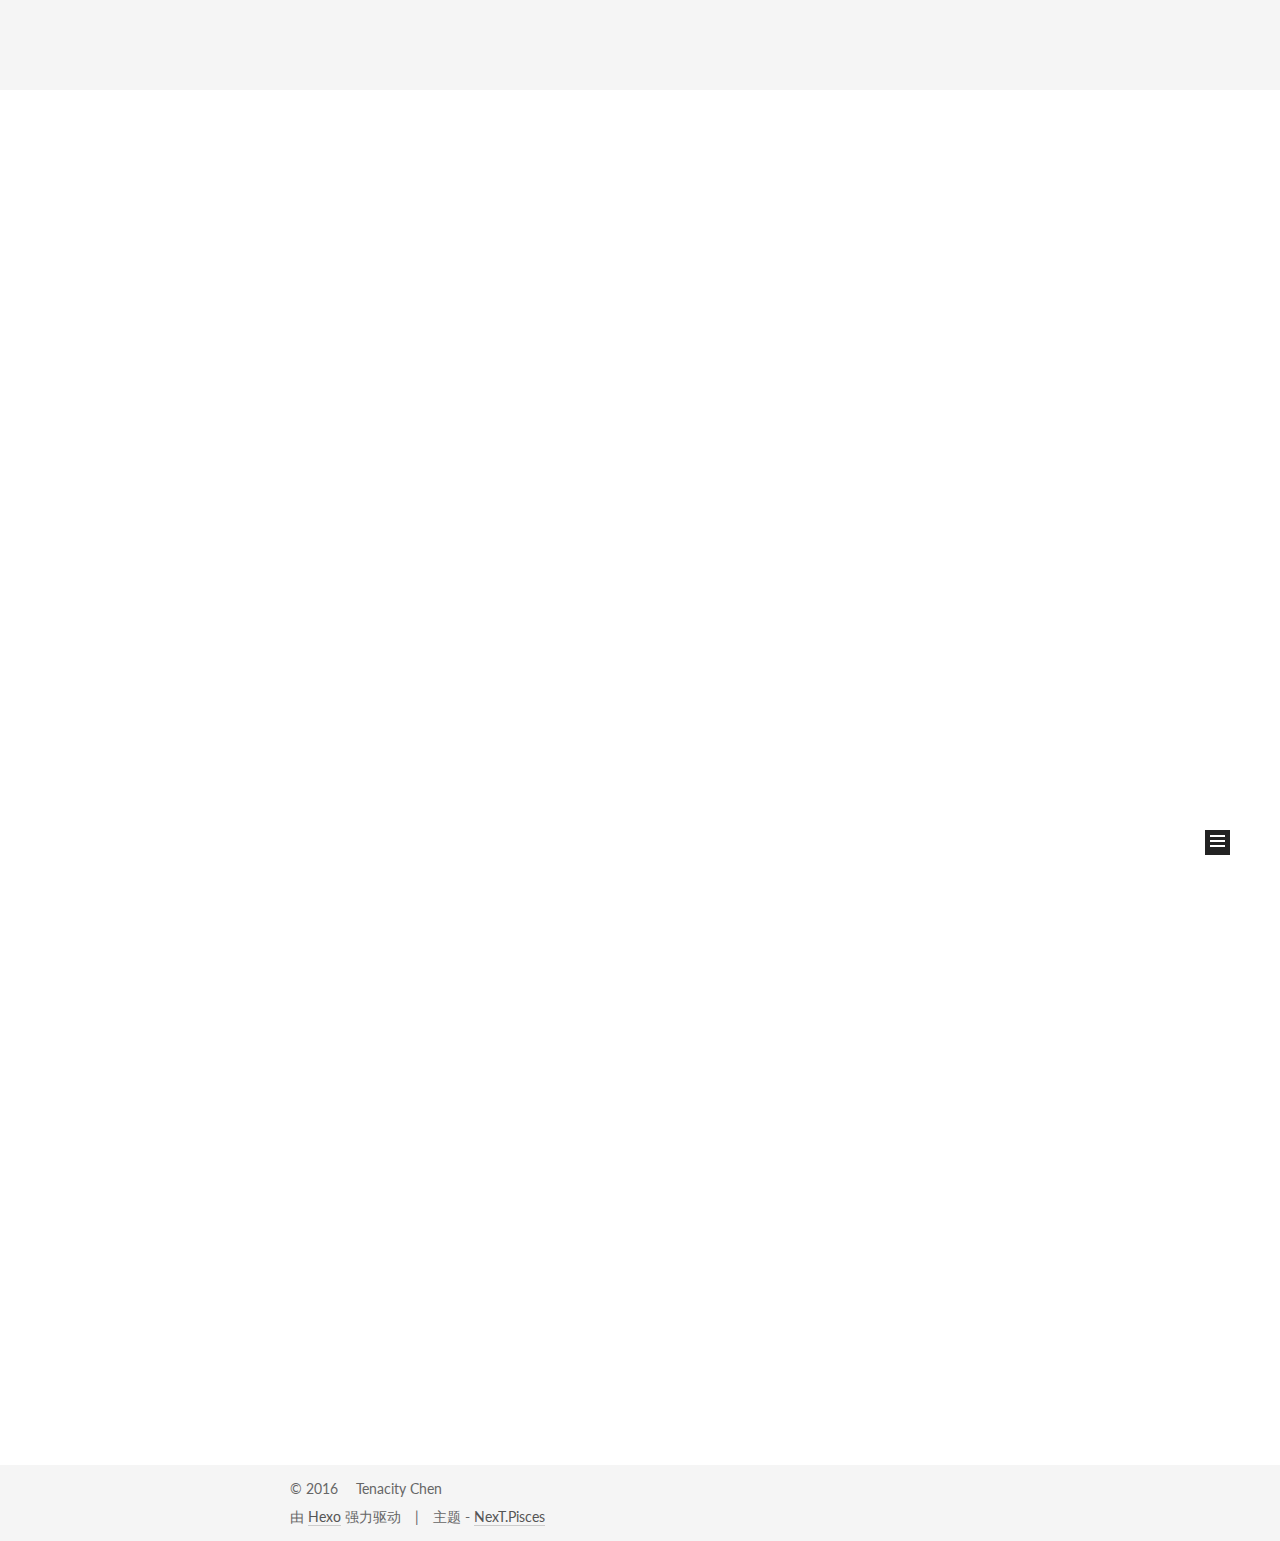
==== commit 88539f8f: "Site updated: 2016-04-20 13:43:33" ====
--- a/index.html
+++ b/index.html
@@ -5,7 +5,7 @@
   
 
 
-<html class="theme-next mist use-motion">
+<html class="theme-next pisces use-motion">
 <head>
   <meta charset="UTF-8"/>
 <meta http-equiv="X-UA-Compatible" content="IE=edge,chrome=1" />
@@ -64,7 +64,7 @@
 <link href="/css/main.css?v=5.0.1" rel="stylesheet" type="text/css" />
 
 
-  <meta name="keywords" content="Hexo, NexT" />
+  <meta name="keywords" content="时刻准备着，迎接生活中随时而来的挑战。" />
 
 
 
@@ -80,22 +80,22 @@
 
 
 
-<meta name="description">
+<meta name="description" content="时刻准备着，迎接生活中随时而来的挑战。">
 <meta property="og:type" content="website">
 <meta property="og:title" content="Tenacity的空间">
 <meta property="og:url" content="http://yoursite.com/index.html">
 <meta property="og:site_name" content="Tenacity的空间">
-<meta property="og:description">
+<meta property="og:description" content="时刻准备着，迎接生活中随时而来的挑战。">
 <meta name="twitter:card" content="summary">
 <meta name="twitter:title" content="Tenacity的空间">
-<meta name="twitter:description">
+<meta name="twitter:description" content="时刻准备着，迎接生活中随时而来的挑战。">
 
 
 
 <script type="text/javascript" id="hexo.configuration">
   var NexT = window.NexT || {};
   var CONFIG = {
-    scheme: 'Mist',
+    scheme: 'Pisces',
     sidebar: {"position":"left","display":"post"},
     fancybox: true,
     motion: true,
@@ -437,10 +437,10 @@
       <section class="site-overview sidebar-panel  sidebar-panel-active ">
         <div class="site-author motion-element" itemprop="author" itemscope itemtype="http://schema.org/Person">
           <img class="site-author-image" itemprop="image"
-               src="/images/default_avatar.jpg"
+               src="/uploads/me.jpg"
                alt="Tenacity Chen" />
           <p class="site-author-name" itemprop="name">Tenacity Chen</p>
-          <p class="site-description motion-element" itemprop="description"></p>
+          <p class="site-description motion-element" itemprop="description">时刻准备着，迎接生活中随时而来的挑战。</p>
         </div>
         <nav class="site-state motion-element">
           <div class="site-state-item site-state-posts">
@@ -499,7 +499,7 @@
 <div class="theme-info">
   主题 -
   <a class="theme-link" href="https://github.com/iissnan/hexo-theme-next">
-    NexT.Mist
+    NexT.Pisces
   </a>
 </div>
 
@@ -565,6 +565,13 @@
   
   
 
+
+  <script type="text/javascript" src="/js/src/affix.js?v=5.0.1"></script>
+
+  <script type="text/javascript" src="/js/src/schemes/pisces.js?v=5.0.1"></script>
+
+
+
   
 
   
--- a/css/main.css
+++ b/css/main.css
@@ -1534,7 +1534,7 @@
   width: 4px;
   height: 4px;
   border-radius: 50%;
-  background: #c891f7;
+  background: #f4ff5e;
 }
 .links-of-blogroll {
   font-size: 13px;
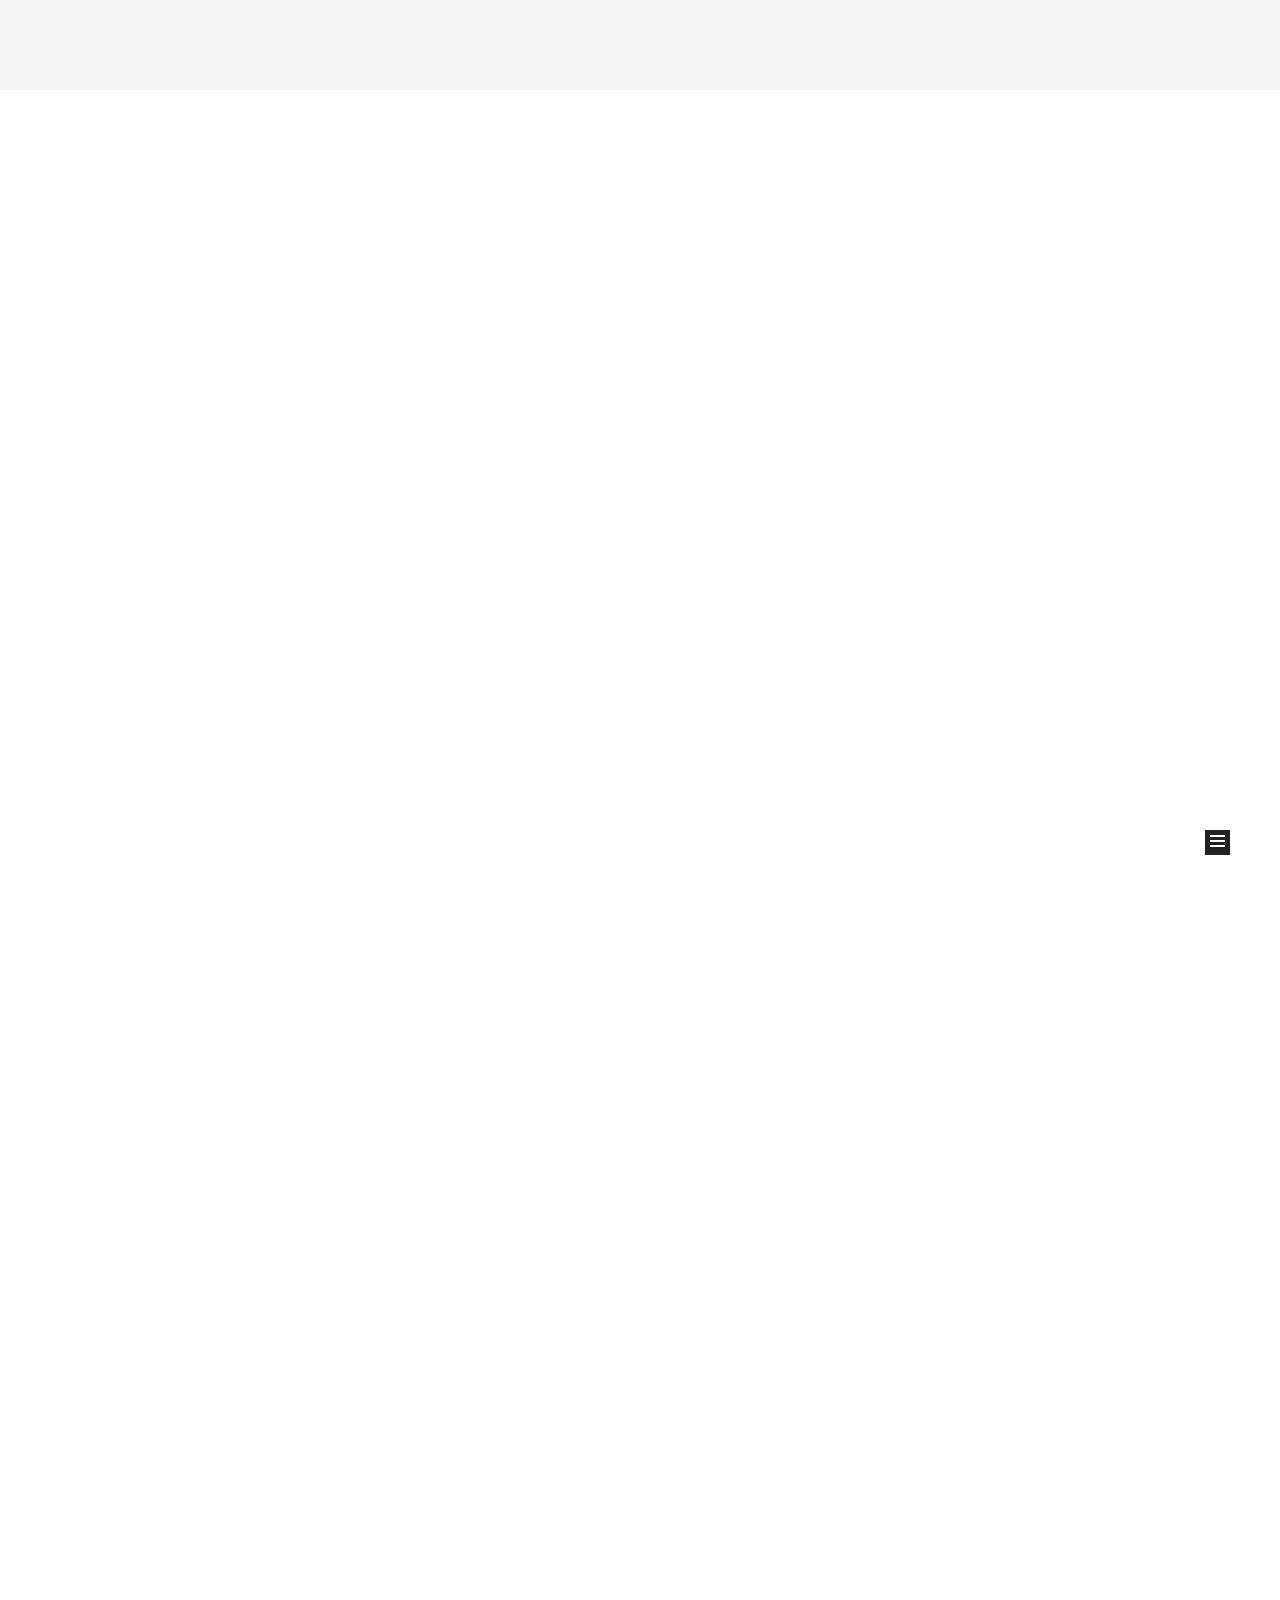
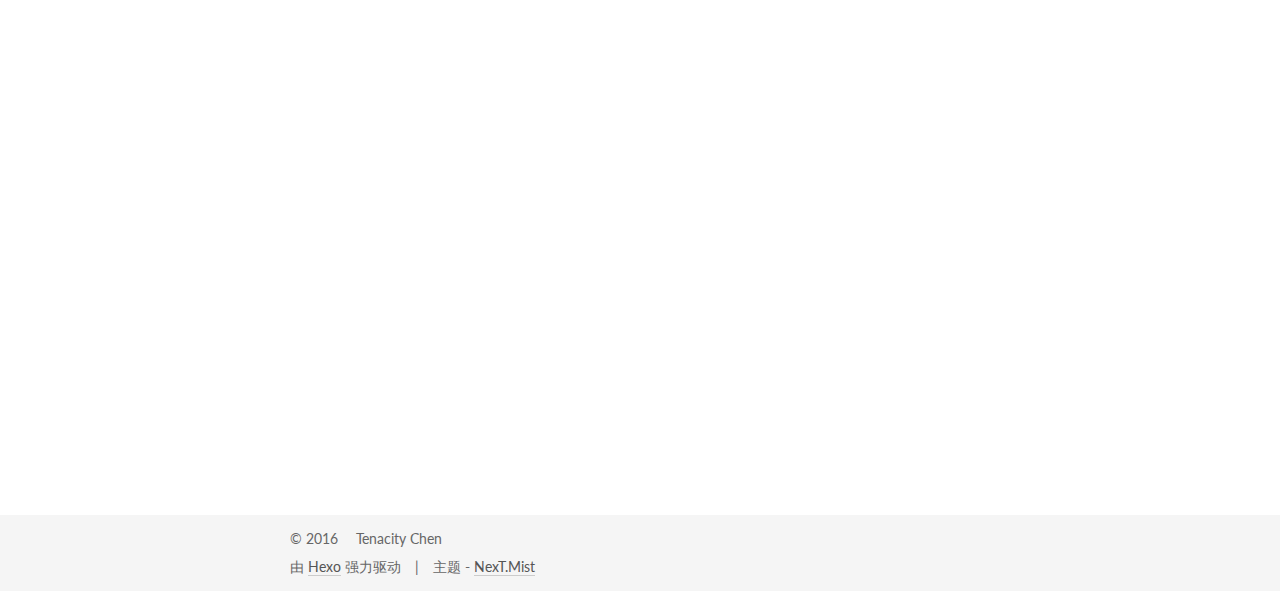
==== commit f083ec81: "Site updated: 2016-04-26 20:04:17" ====
--- a/index.html
+++ b/index.html
@@ -5,7 +5,7 @@
   
 
 
-<html class="theme-next pisces use-motion">
+<html class="theme-next mist use-motion">
 <head>
   <meta charset="UTF-8"/>
 <meta http-equiv="X-UA-Compatible" content="IE=edge,chrome=1" />
@@ -64,7 +64,7 @@
 <link href="/css/main.css?v=5.0.1" rel="stylesheet" type="text/css" />
 
 
-  <meta name="keywords" content="时刻准备着，迎接生活中随时而来的挑战。" />
+  <meta name="keywords" content="Hexo, NexT" />
 
 
 
@@ -95,7 +95,7 @@
 <script type="text/javascript" id="hexo.configuration">
   var NexT = window.NexT || {};
   var CONFIG = {
-    scheme: 'Pisces',
+    scheme: 'Mist',
     sidebar: {"position":"left","display":"post"},
     fancybox: true,
     motion: true,
@@ -143,7 +143,7 @@
       <span class="logo-line-after"><i></i></span>
     </a>
   </div>
-  <p class="site-subtitle">时刻准备着，迎接生活中随时而来的挑战。</p>
+  <p class="site-subtitle"></p>
 </div>
 
 <div class="site-nav-toggle">
@@ -229,8 +229,104 @@
             
               
                 
+                <a class="post-title-link" href="/2016/04/26/腾讯课堂与网易云课堂的竞品分析/" itemprop="url">
+                  腾讯课堂与网易云课堂的竞品分析
+                </a>
+              
+            
+          </h1>
+        
+
+        <div class="post-meta">
+          <span class="post-time">
+            <span class="post-meta-item-icon">
+              <i class="fa fa-calendar-o"></i>
+            </span>
+            <span class="post-meta-item-text">发表于</span>
+            <time itemprop="dateCreated" datetime="2016-04-26T19:30:02+08:00" content="2016-04-26">
+              2016-04-26
+            </time>
+          </span>
+
+          
+
+          
+            
+          
+
+          
+
+          
+          
+
+          
+        </div>
+      </header>
+    
+
+
+    <div class="post-body" itemprop="articleBody">
+
+      
+      
+
+      
+        
+          <h1 id="一-背景"><a href="#一-背景" class="headerlink" title="一. 背景"></a>一. 背景</h1><p>在线教育自提出以来就一直受到广泛关注，近年来更是迅猛发展，作为一个新生市场，未来的发展空间巨大。在线教育打破了传统意义上的学习方式，突破了时间和空间上的限制，开辟了随时学习，移动学习的新模式，提高了学习的效率；另一方面，借助于互联网这个平台，可以跨越因地域等方面造成的教育资源不平等分配，使教育资源共享化，降低了学习的门槛，尤其是使得足不出户学习国外名校课程成为了可能。随着在线教育的发展，不仅越来越多的人认可在线教育，在线教育的快速发展也获得了互联网巨头和资本市场的青睐，越来越多的公司加入到在校教育的行列中来。根据在线教育垂直网站芥末堆的统计显示，我国教育行业在2015 年对外公布的投融资数量为199起，总融资金额达到了20.3亿美元，相较于2014年，投融资数量增长了36.6%，总融资额则增长了160%。20.3亿元的融资额，也让中国在线教育首次超过美国，成为全球在线教育最热的投资市场。下面选取两个在线教育产品进行分析，分别是腾讯课堂和网易云课堂。<br>
+          <div class="post-more-link text-center">
+            <a class="btn" href="/2016/04/26/腾讯课堂与网易云课堂的竞品分析/#more" rel="contents">
+              阅读全文 &raquo;
+            </a>
+          </div>
+        
+      
+    </div>
+    
+    <div>
+      
+    </div>
+
+    <div>
+      
+    </div>
+
+    <footer class="post-footer">
+      
+
+      
+
+      
+      
+        <div class="post-eof"></div>
+      
+    </footer>
+  </article>
+
+
+    
+      
+
+  
+  
+
+  
+  
+  
+
+  <article class="post post-type-normal " itemscope itemtype="http://schema.org/Article">
+
+    
+      <header class="post-header">
+
+        
+        
+          <h1 class="post-title" itemprop="name headline">
+            
+            
+              
+                
                 <a class="post-title-link" href="/2016/04/20/First/" itemprop="url">
-                  First
+                  About me
                 </a>
               
             
@@ -273,7 +369,7 @@
       
         
           
-            <p>Hello, 这是我的第一篇博客。</p>
+            <p>Hello, 这是我的第一篇博客。<br>我的常用联系方式如下：<br>QQ：770490155<br>邮箱：770490155@qq.com</p>
 
           
         
@@ -445,7 +541,7 @@
         <nav class="site-state motion-element">
           <div class="site-state-item site-state-posts">
             <a href="/archives">
-              <span class="site-state-item-count">2</span>
+              <span class="site-state-item-count">3</span>
               <span class="site-state-item-name">日志</span>
             </a>
           </div>
@@ -499,7 +595,7 @@
 <div class="theme-info">
   主题 -
   <a class="theme-link" href="https://github.com/iissnan/hexo-theme-next">
-    NexT.Pisces
+    NexT.Mist
   </a>
 </div>
 
@@ -565,13 +661,6 @@
   
   
 
-
-  <script type="text/javascript" src="/js/src/affix.js?v=5.0.1"></script>
-
-  <script type="text/javascript" src="/js/src/schemes/pisces.js?v=5.0.1"></script>
-
-
-
   
 
   
--- a/css/main.css
+++ b/css/main.css
@@ -1534,7 +1534,7 @@
   width: 4px;
   height: 4px;
   border-radius: 50%;
-  background: #f4ff5e;
+  background: #fff;
 }
 .links-of-blogroll {
   font-size: 13px;
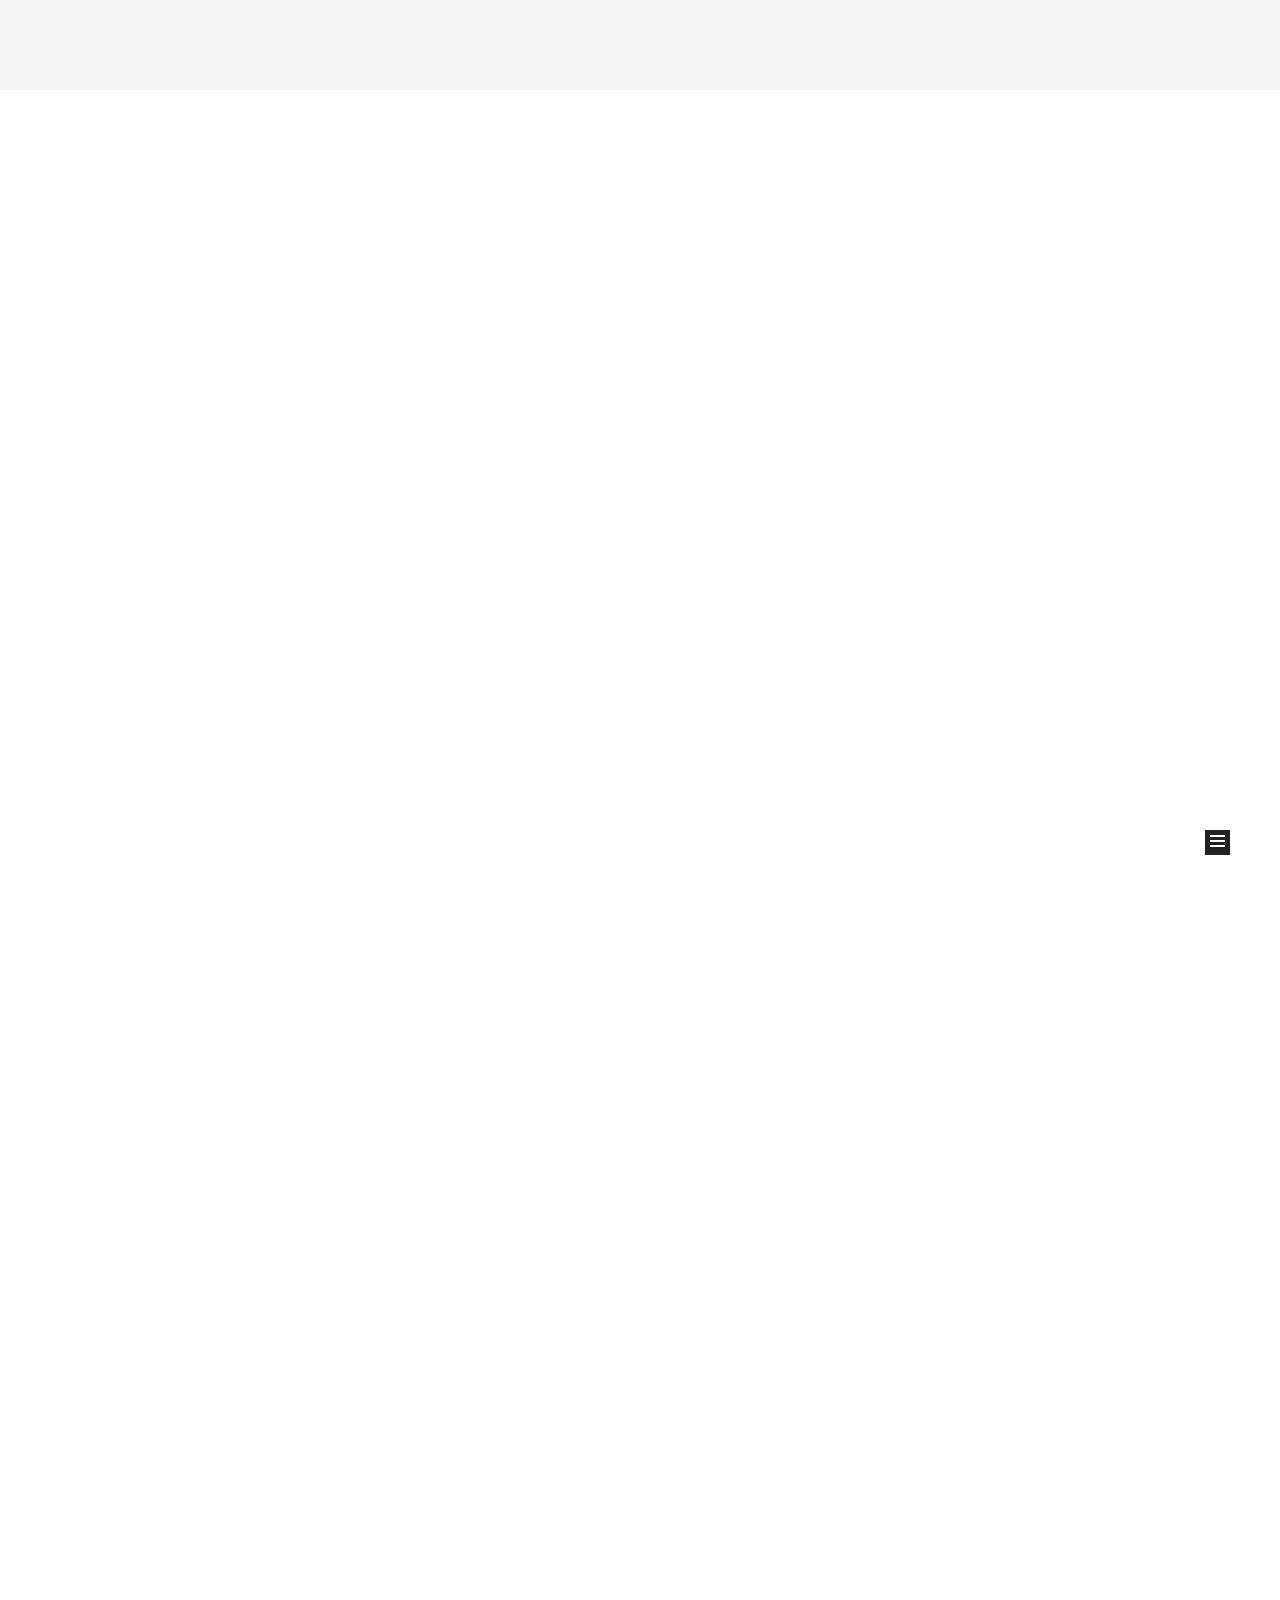
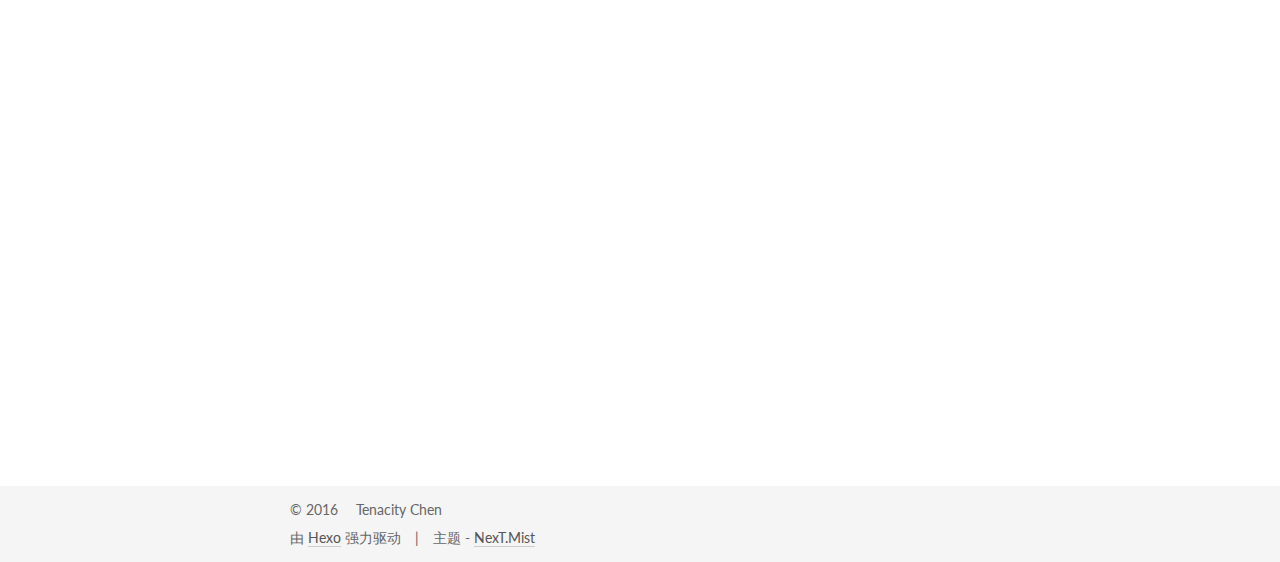
==== commit 5b9d6e0a: "Site updated: 2016-04-26 20:05:43" ====
--- a/index.html
+++ b/index.html
@@ -368,10 +368,12 @@
 
       
         
-          
-            <p>Hello, 这是我的第一篇博客。<br>我的常用联系方式如下：<br>QQ：770490155<br>邮箱：770490155@qq.com</p>
-
-          
+          <p>Hello, 这是我的第一篇博客。<br>
+          <div class="post-more-link text-center">
+            <a class="btn" href="/2016/04/20/First/#more" rel="contents">
+              阅读全文 &raquo;
+            </a>
+          </div>
         
       
     </div>
--- a/css/main.css
+++ b/css/main.css
@@ -1534,7 +1534,7 @@
   width: 4px;
   height: 4px;
   border-radius: 50%;
-  background: #fff;
+  background: #ab938f;
 }
 .links-of-blogroll {
   font-size: 13px;
